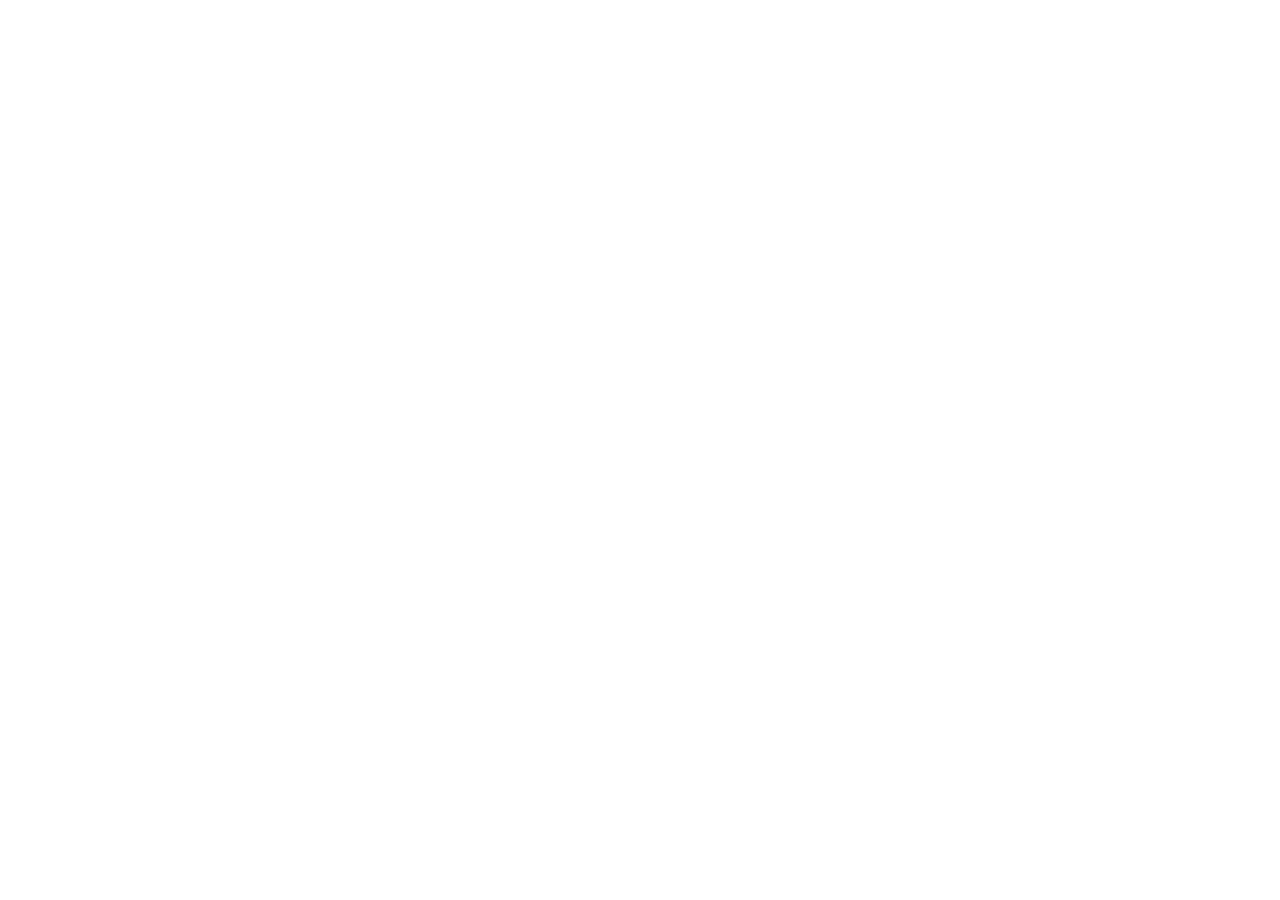
==== index.html @ 4f909197 "Initial portfolio setup" ====
<!DOCTYPE html>
<html lang="en">
<head>
    <meta charset="UTF-8">
    <meta name="viewport" content="width=device-width, initial-scale=1.0">
    <title>My Portfolio</title>
</head>
<body>
    
</body>
</html>
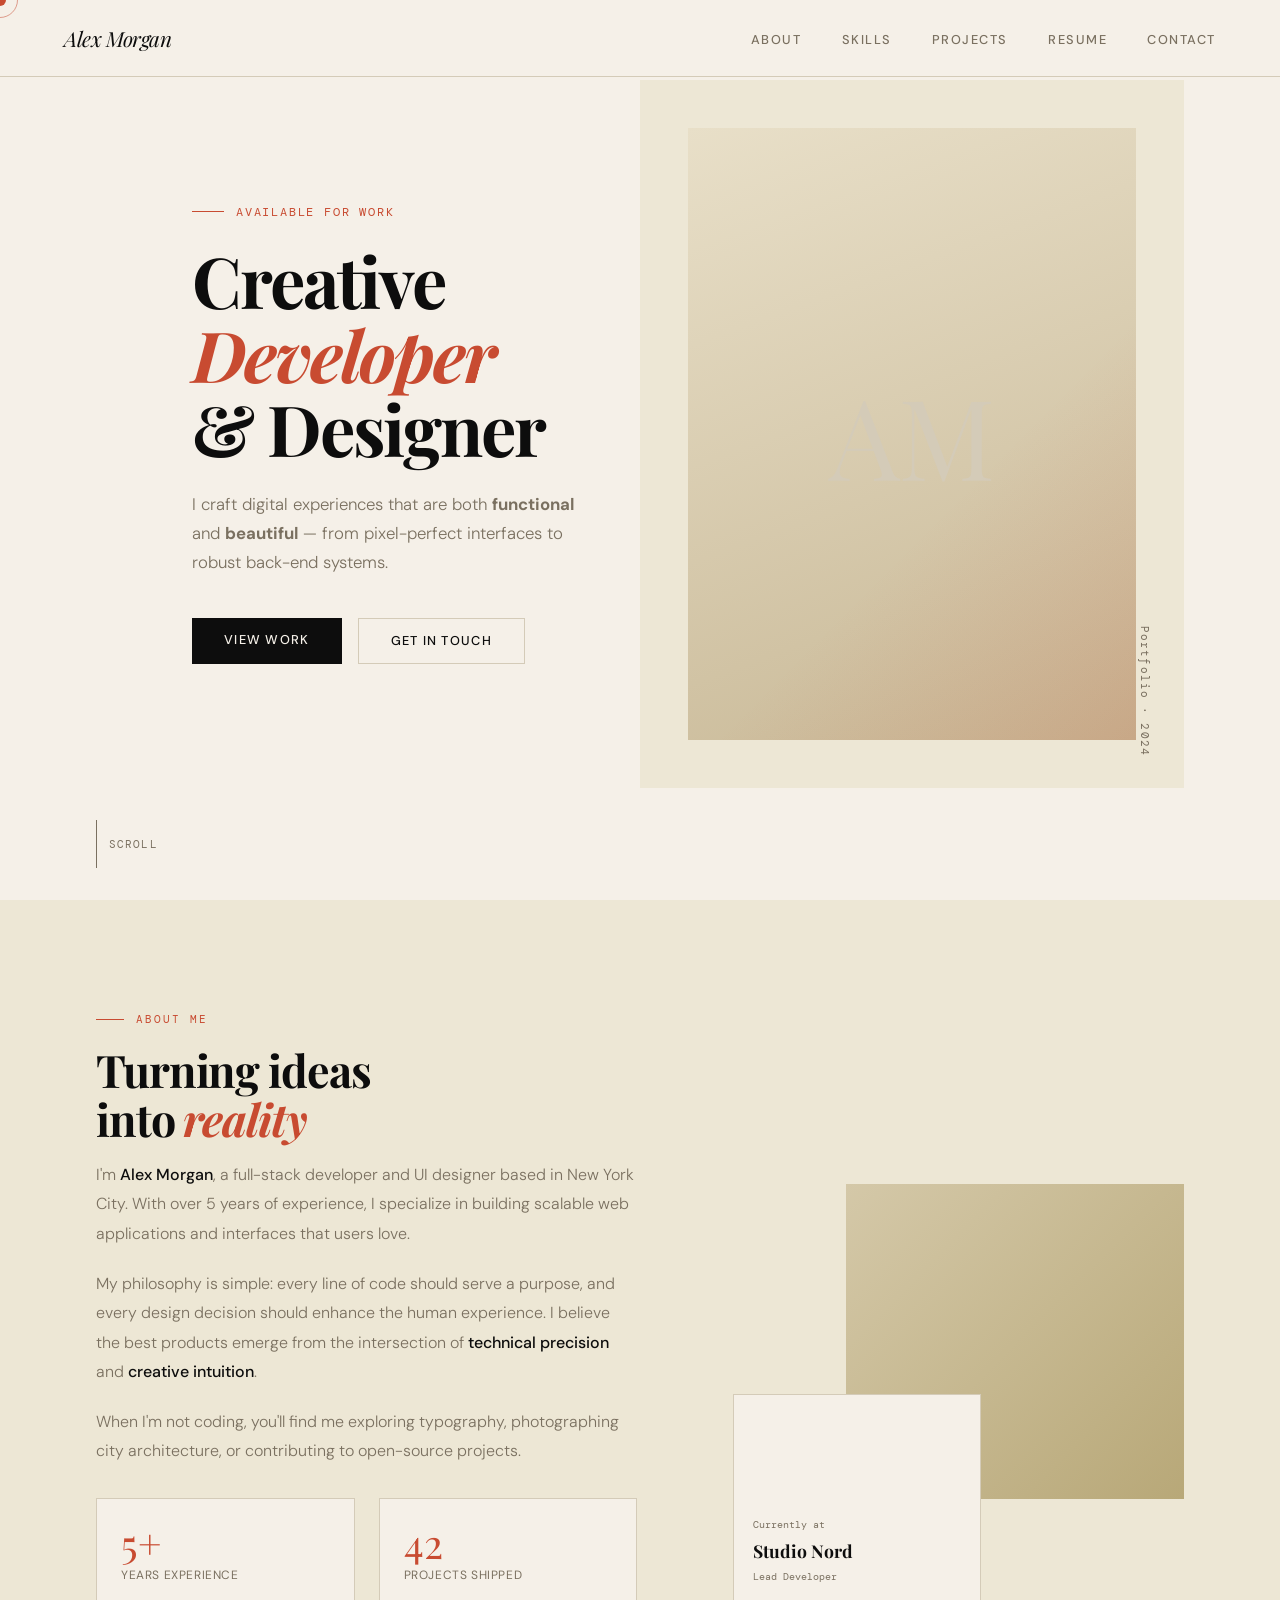
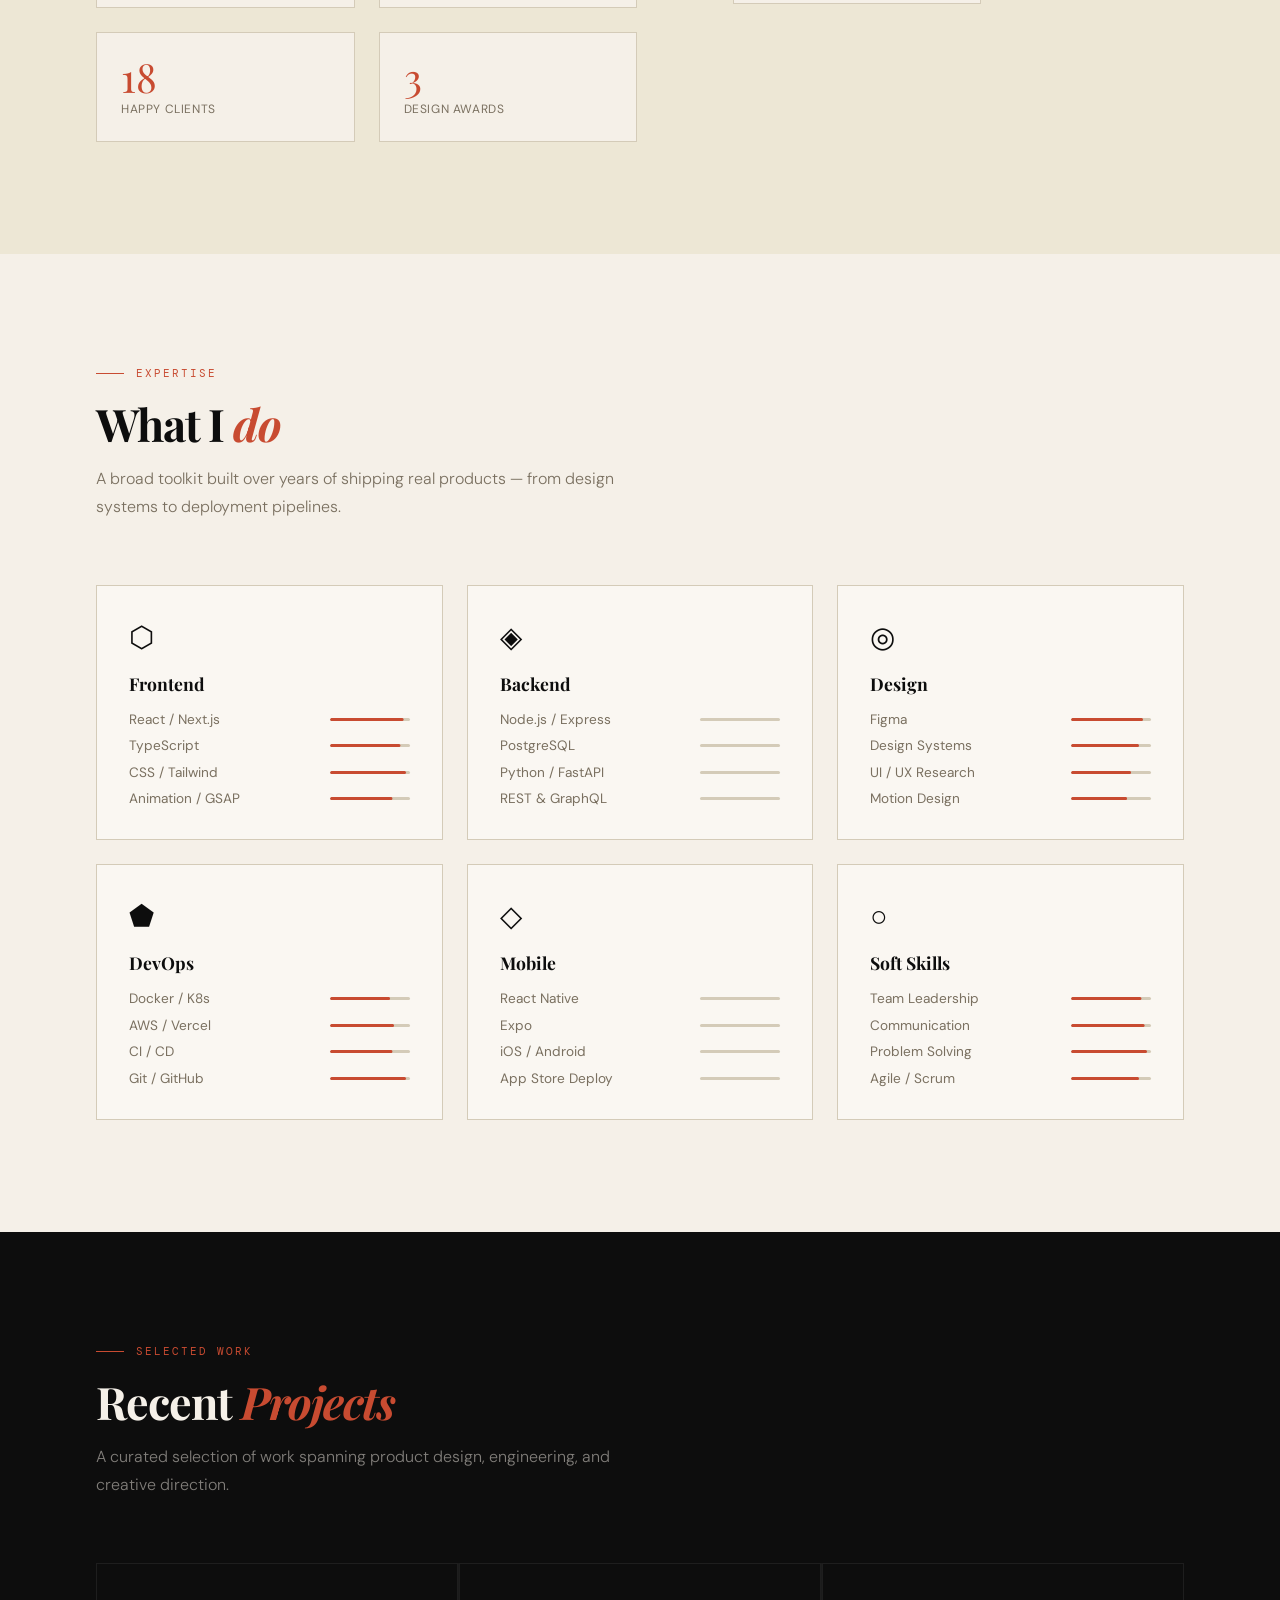
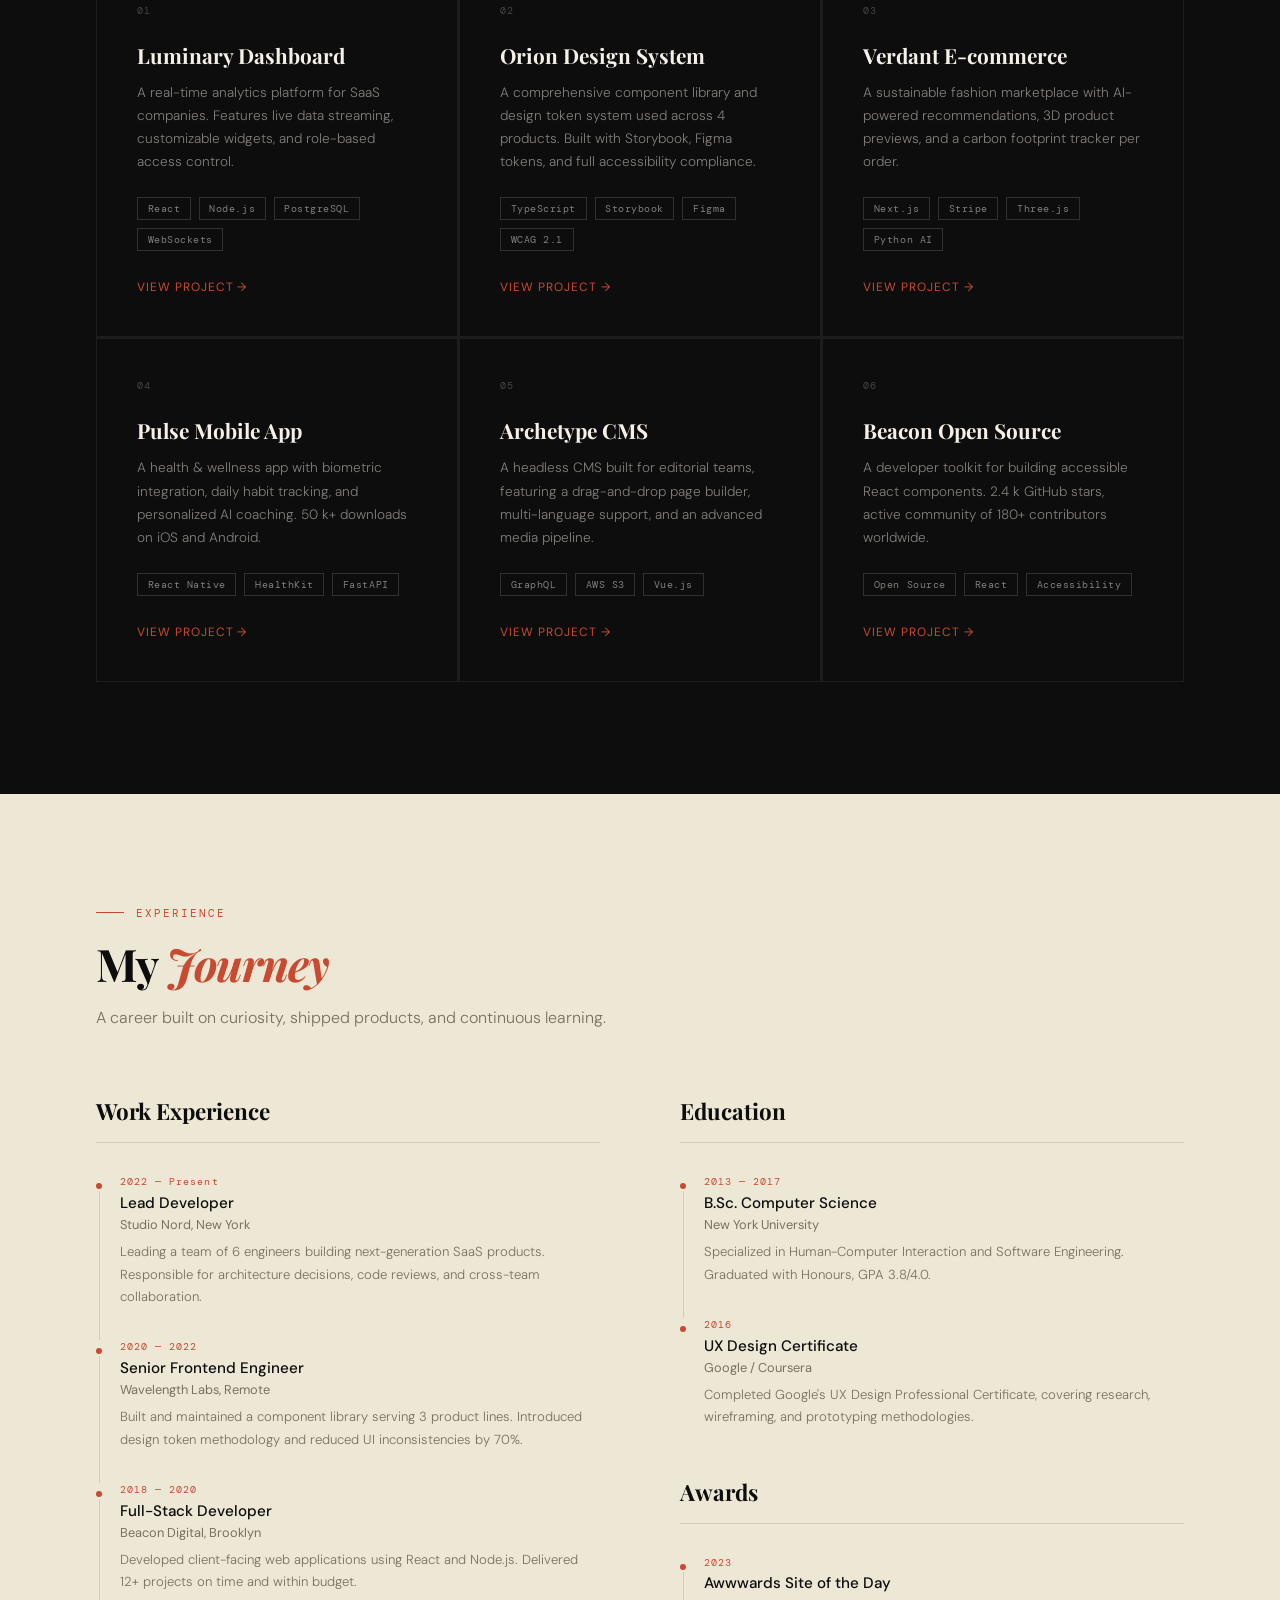
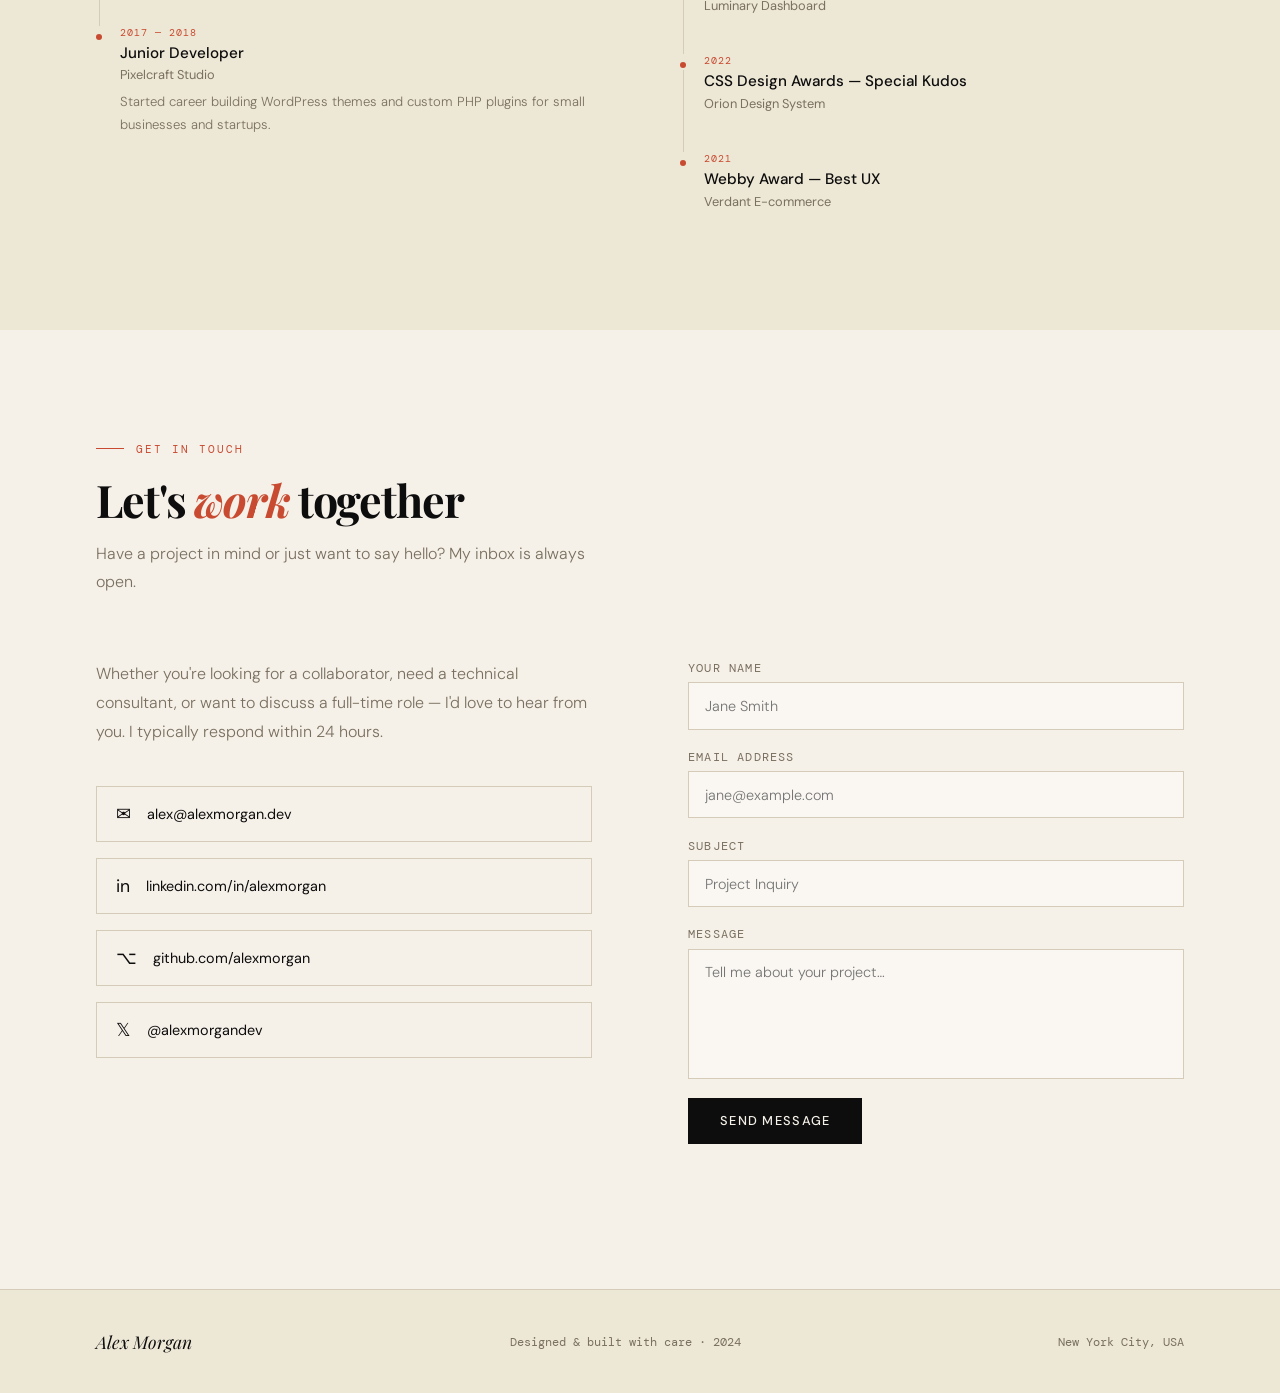
==== commit 16492192: "updated" ====
--- a/index.html
+++ b/index.html
@@ -1,11 +1,480 @@
 <!DOCTYPE html>
 <html lang="en">
 <head>
-    <meta charset="UTF-8">
-    <meta name="viewport" content="width=device-width, initial-scale=1.0">
-    <title>My Portfolio</title>
+  <meta charset="UTF-8" />
+  <meta name="viewport" content="width=device-width, initial-scale=1.0" />
+  <title>Alex Morgan — Developer & Designer</title>
+  <link rel="preconnect" href="https://fonts.googleapis.com" />
+  <link href="https://fonts.googleapis.com/css2?family=Playfair+Display:ital,wght@0,400;0,700;1,400&family=DM+Mono:wght@300;400;500&family=DM+Sans:wght@300;400;500&display=swap" rel="stylesheet" />
+  <link rel="stylesheet" href="style.css" />
 </head>
 <body>
-    
+
+  <!-- Custom Cursor -->
+  <div class="cursor" id="cursor"></div>
+  <div class="cursor-ring" id="cursorRing"></div>
+
+  <!-- ── NAVIGATION ── -->
+  <nav id="navbar">
+    <a href="#hero" class="nav-logo">Alex Morgan</a>
+    <ul class="nav-links">
+      <li><a href="#about">About</a></li>
+      <li><a href="#skills">Skills</a></li>
+      <li><a href="#projects">Projects</a></li>
+      <li><a href="#resume">Resume</a></li>
+      <li><a href="#contact">Contact</a></li>
+    </ul>
+    <button class="hamburger" id="hamburger" aria-label="Toggle menu">
+      <span></span><span></span><span></span>
+    </button>
+  </nav>
+
+  <!-- Mobile Menu -->
+  <div class="mobile-menu" id="mobileMenu">
+    <a href="#about"    onclick="closeMobile()">About</a>
+    <a href="#skills"   onclick="closeMobile()">Skills</a>
+    <a href="#projects" onclick="closeMobile()">Projects</a>
+    <a href="#resume"   onclick="closeMobile()">Resume</a>
+    <a href="#contact"  onclick="closeMobile()">Contact</a>
+  </div>
+
+  <!-- ── HERO ── -->
+  <section id="hero">
+    <div class="hero-left">
+      <div class="hero-tag">Available for work</div>
+      <h1>Creative<br><em>Developer</em><br>&amp; Designer</h1>
+      <p class="hero-desc">
+        I craft digital experiences that are both <strong>functional</strong> and
+        <strong>beautiful</strong> — from pixel-perfect interfaces to robust back-end systems.
+      </p>
+      <div class="hero-cta">
+        <a href="#projects" class="btn-primary">View Work</a>
+        <a href="#contact"  class="btn-outline">Get in Touch</a>
+      </div>
+    </div>
+
+    <div class="hero-right">
+      <div class="hero-photo-frame">
+        <div class="avatar-placeholder">AM</div>
+      </div>
+      <div class="hero-decoration">Portfolio · 2024</div>
+    </div>
+
+    <div class="scroll-hint">
+      <div class="scroll-line"></div>
+      Scroll
+    </div>
+  </section>
+
+  <!-- ── ABOUT ── -->
+  <section id="about">
+    <div class="section-label">About Me</div>
+    <div class="about-grid">
+
+      <div class="about-text">
+        <h2>Turning ideas<br>into <em>reality</em></h2>
+        <p>
+          I'm <strong>Alex Morgan</strong>, a full-stack developer and UI designer based in New
+          York City. With over 5 years of experience, I specialize in building scalable web
+          applications and interfaces that users love.
+        </p>
+        <p>
+          My philosophy is simple: every line of code should serve a purpose, and every design
+          decision should enhance the human experience. I believe the best products emerge from
+          the intersection of <strong>technical precision</strong> and
+          <strong>creative intuition</strong>.
+        </p>
+        <p>
+          When I'm not coding, you'll find me exploring typography, photographing city
+          architecture, or contributing to open-source projects.
+        </p>
+        <div class="about-stats">
+          <div class="stat-box">
+            <div class="stat-num">5+</div>
+            <div class="stat-label">Years Experience</div>
+          </div>
+          <div class="stat-box">
+            <div class="stat-num">42</div>
+            <div class="stat-label">Projects Shipped</div>
+          </div>
+          <div class="stat-box">
+            <div class="stat-num">18</div>
+            <div class="stat-label">Happy Clients</div>
+          </div>
+          <div class="stat-box">
+            <div class="stat-num">3</div>
+            <div class="stat-label">Design Awards</div>
+          </div>
+        </div>
+      </div>
+
+      <div class="about-image-stack">
+        <div class="img-card img-card-1"></div>
+        <div class="img-card img-card-2">
+          <span>Currently at</span>
+          <strong>Studio Nord</strong>
+          <span>Lead Developer</span>
+        </div>
+      </div>
+
+    </div>
+  </section>
+
+  <!-- ── SKILLS ── -->
+  <section id="skills">
+    <div class="section-label">Expertise</div>
+    <h2>What I <em>do</em></h2>
+    <p class="section-intro">
+      A broad toolkit built over years of shipping real products — from design systems to
+      deployment pipelines.
+    </p>
+
+    <div class="skills-grid">
+
+      <!-- Frontend -->
+      <div class="skill-category reveal">
+        <div class="skill-icon">⬡</div>
+        <div class="skill-cat-name">Frontend</div>
+        <ul class="skill-list">
+          <li>React / Next.js   <div class="skill-bar"><div class="skill-fill" data-width="0.92"></div></div></li>
+          <li>TypeScript        <div class="skill-bar"><div class="skill-fill" data-width="0.88"></div></div></li>
+          <li>CSS / Tailwind    <div class="skill-bar"><div class="skill-fill" data-width="0.95"></div></div></li>
+          <li>Animation / GSAP  <div class="skill-bar"><div class="skill-fill" data-width="0.78"></div></div></li>
+        </ul>
+      </div>
+
+      <!-- Backend -->
+      <div class="skill-category reveal reveal-delay-1">
+        <div class="skill-icon">◈</div>
+        <div class="skill-cat-name">Backend</div>
+        <ul class="skill-list">
+          <li>Node.js / Express <div class="skill-bar"><div class="skill-fill" data-width="0.85"></div></div></li>
+          <li>PostgreSQL        <div class="skill-bar"><div class="skill-fill" data-width="0.80"></div></div></li>
+          <li>Python / FastAPI  <div class="skill-bar"><div class="skill-fill" data-width="0.72"></div></div></li>
+          <li>REST &amp; GraphQL<div class="skill-bar"><div class="skill-fill" data-width="0.83"></div></div></li>
+        </ul>
+      </div>
+
+      <!-- Design -->
+      <div class="skill-category reveal reveal-delay-2">
+        <div class="skill-icon">◎</div>
+        <div class="skill-cat-name">Design</div>
+        <ul class="skill-list">
+          <li>Figma          <div class="skill-bar"><div class="skill-fill" data-width="0.90"></div></div></li>
+          <li>Design Systems <div class="skill-bar"><div class="skill-fill" data-width="0.85"></div></div></li>
+          <li>UI / UX Research<div class="skill-bar"><div class="skill-fill" data-width="0.75"></div></div></li>
+          <li>Motion Design  <div class="skill-bar"><div class="skill-fill" data-width="0.70"></div></div></li>
+        </ul>
+      </div>
+
+      <!-- DevOps -->
+      <div class="skill-category reveal reveal-delay-1">
+        <div class="skill-icon">⬟</div>
+        <div class="skill-cat-name">DevOps</div>
+        <ul class="skill-list">
+          <li>Docker / K8s   <div class="skill-bar"><div class="skill-fill" data-width="0.75"></div></div></li>
+          <li>AWS / Vercel   <div class="skill-bar"><div class="skill-fill" data-width="0.80"></div></div></li>
+          <li>CI / CD        <div class="skill-bar"><div class="skill-fill" data-width="0.78"></div></div></li>
+          <li>Git / GitHub   <div class="skill-bar"><div class="skill-fill" data-width="0.95"></div></div></li>
+        </ul>
+      </div>
+
+      <!-- Mobile -->
+      <div class="skill-category reveal reveal-delay-2">
+        <div class="skill-icon">◇</div>
+        <div class="skill-cat-name">Mobile</div>
+        <ul class="skill-list">
+          <li>React Native   <div class="skill-bar"><div class="skill-fill" data-width="0.70"></div></div></li>
+          <li>Expo           <div class="skill-bar"><div class="skill-fill" data-width="0.68"></div></div></li>
+          <li>iOS / Android  <div class="skill-bar"><div class="skill-fill" data-width="0.60"></div></div></li>
+          <li>App Store Deploy<div class="skill-bar"><div class="skill-fill" data-width="0.65"></div></div></li>
+        </ul>
+      </div>
+
+      <!-- Soft Skills -->
+      <div class="skill-category reveal reveal-delay-3">
+        <div class="skill-icon">○</div>
+        <div class="skill-cat-name">Soft Skills</div>
+        <ul class="skill-list">
+          <li>Team Leadership <div class="skill-bar"><div class="skill-fill" data-width="0.88"></div></div></li>
+          <li>Communication  <div class="skill-bar"><div class="skill-fill" data-width="0.92"></div></div></li>
+          <li>Problem Solving <div class="skill-bar"><div class="skill-fill" data-width="0.95"></div></div></li>
+          <li>Agile / Scrum  <div class="skill-bar"><div class="skill-fill" data-width="0.85"></div></div></li>
+        </ul>
+      </div>
+
+    </div>
+  </section>
+
+  <!-- ── PROJECTS ── -->
+  <section id="projects">
+    <div class="section-label">Selected Work</div>
+    <h2>Recent <em>Projects</em></h2>
+    <p class="section-intro">
+      A curated selection of work spanning product design, engineering, and creative direction.
+    </p>
+
+    <div class="projects-grid">
+
+      <div class="project-card reveal">
+        <div class="project-num">01</div>
+        <div class="project-title">Luminary Dashboard</div>
+        <p class="project-desc">
+          A real-time analytics platform for SaaS companies. Features live data streaming,
+          customizable widgets, and role-based access control.
+        </p>
+        <div class="project-tags">
+          <span class="tag">React</span>
+          <span class="tag">Node.js</span>
+          <span class="tag">PostgreSQL</span>
+          <span class="tag">WebSockets</span>
+        </div>
+        <a href="#" class="project-link">View Project →</a>
+      </div>
+
+      <div class="project-card reveal reveal-delay-1">
+        <div class="project-num">02</div>
+        <div class="project-title">Orion Design System</div>
+        <p class="project-desc">
+          A comprehensive component library and design token system used across 4 products.
+          Built with Storybook, Figma tokens, and full accessibility compliance.
+        </p>
+        <div class="project-tags">
+          <span class="tag">TypeScript</span>
+          <span class="tag">Storybook</span>
+          <span class="tag">Figma</span>
+          <span class="tag">WCAG 2.1</span>
+        </div>
+        <a href="#" class="project-link">View Project →</a>
+      </div>
+
+      <div class="project-card reveal reveal-delay-2">
+        <div class="project-num">03</div>
+        <div class="project-title">Verdant E-commerce</div>
+        <p class="project-desc">
+          A sustainable fashion marketplace with AI-powered recommendations, 3D product
+          previews, and a carbon footprint tracker per order.
+        </p>
+        <div class="project-tags">
+          <span class="tag">Next.js</span>
+          <span class="tag">Stripe</span>
+          <span class="tag">Three.js</span>
+          <span class="tag">Python AI</span>
+        </div>
+        <a href="#" class="project-link">View Project →</a>
+      </div>
+
+      <div class="project-card reveal">
+        <div class="project-num">04</div>
+        <div class="project-title">Pulse Mobile App</div>
+        <p class="project-desc">
+          A health &amp; wellness app with biometric integration, daily habit tracking, and
+          personalized AI coaching. 50 k+ downloads on iOS and Android.
+        </p>
+        <div class="project-tags">
+          <span class="tag">React Native</span>
+          <span class="tag">HealthKit</span>
+          <span class="tag">FastAPI</span>
+        </div>
+        <a href="#" class="project-link">View Project →</a>
+      </div>
+
+      <div class="project-card reveal reveal-delay-1">
+        <div class="project-num">05</div>
+        <div class="project-title">Archetype CMS</div>
+        <p class="project-desc">
+          A headless CMS built for editorial teams, featuring a drag-and-drop page builder,
+          multi-language support, and an advanced media pipeline.
+        </p>
+        <div class="project-tags">
+          <span class="tag">GraphQL</span>
+          <span class="tag">AWS S3</span>
+          <span class="tag">Vue.js</span>
+        </div>
+        <a href="#" class="project-link">View Project →</a>
+      </div>
+
+      <div class="project-card reveal reveal-delay-2">
+        <div class="project-num">06</div>
+        <div class="project-title">Beacon Open Source</div>
+        <p class="project-desc">
+          A developer toolkit for building accessible React components. 2.4 k GitHub stars,
+          active community of 180+ contributors worldwide.
+        </p>
+        <div class="project-tags">
+          <span class="tag">Open Source</span>
+          <span class="tag">React</span>
+          <span class="tag">Accessibility</span>
+        </div>
+        <a href="#" class="project-link">View Project →</a>
+      </div>
+
+    </div>
+  </section>
+
+  <!-- ── RESUME ── -->
+  <section id="resume">
+    <div class="section-label">Experience</div>
+    <h2>My <em>Journey</em></h2>
+    <p class="section-intro">
+      A career built on curiosity, shipped products, and continuous learning.
+    </p>
+
+    <div class="resume-grid">
+
+      <!-- Work Experience -->
+      <div class="resume-col">
+        <h3>Work Experience</h3>
+        <div class="timeline">
+          <div class="timeline-item reveal">
+            <div class="t-date">2022 — Present</div>
+            <div class="t-title">Lead Developer</div>
+            <div class="t-org">Studio Nord, New York</div>
+            <p class="t-desc">
+              Leading a team of 6 engineers building next-generation SaaS products. Responsible
+              for architecture decisions, code reviews, and cross-team collaboration.
+            </p>
+          </div>
+          <div class="timeline-item reveal reveal-delay-1">
+            <div class="t-date">2020 — 2022</div>
+            <div class="t-title">Senior Frontend Engineer</div>
+            <div class="t-org">Wavelength Labs, Remote</div>
+            <p class="t-desc">
+              Built and maintained a component library serving 3 product lines. Introduced
+              design token methodology and reduced UI inconsistencies by 70%.
+            </p>
+          </div>
+          <div class="timeline-item reveal reveal-delay-2">
+            <div class="t-date">2018 — 2020</div>
+            <div class="t-title">Full-Stack Developer</div>
+            <div class="t-org">Beacon Digital, Brooklyn</div>
+            <p class="t-desc">
+              Developed client-facing web applications using React and Node.js. Delivered 12+
+              projects on time and within budget.
+            </p>
+          </div>
+          <div class="timeline-item reveal reveal-delay-3">
+            <div class="t-date">2017 — 2018</div>
+            <div class="t-title">Junior Developer</div>
+            <div class="t-org">Pixelcraft Studio</div>
+            <p class="t-desc">
+              Started career building WordPress themes and custom PHP plugins for small
+              businesses and startups.
+            </p>
+          </div>
+        </div>
+      </div>
+
+      <!-- Education & Awards -->
+      <div class="resume-col">
+        <h3>Education</h3>
+        <div class="timeline">
+          <div class="timeline-item reveal">
+            <div class="t-date">2013 — 2017</div>
+            <div class="t-title">B.Sc. Computer Science</div>
+            <div class="t-org">New York University</div>
+            <p class="t-desc">
+              Specialized in Human-Computer Interaction and Software Engineering. Graduated
+              with Honours, GPA 3.8/4.0.
+            </p>
+          </div>
+          <div class="timeline-item reveal reveal-delay-1">
+            <div class="t-date">2016</div>
+            <div class="t-title">UX Design Certificate</div>
+            <div class="t-org">Google / Coursera</div>
+            <p class="t-desc">
+              Completed Google's UX Design Professional Certificate, covering research,
+              wireframing, and prototyping methodologies.
+            </p>
+          </div>
+        </div>
+
+        <h3 style="margin-top: 3rem;">Awards</h3>
+        <div class="timeline">
+          <div class="timeline-item reveal">
+            <div class="t-date">2023</div>
+            <div class="t-title">Awwwards Site of the Day</div>
+            <div class="t-org">Luminary Dashboard</div>
+          </div>
+          <div class="timeline-item reveal reveal-delay-1">
+            <div class="t-date">2022</div>
+            <div class="t-title">CSS Design Awards — Special Kudos</div>
+            <div class="t-org">Orion Design System</div>
+          </div>
+          <div class="timeline-item reveal reveal-delay-2">
+            <div class="t-date">2021</div>
+            <div class="t-title">Webby Award — Best UX</div>
+            <div class="t-org">Verdant E-commerce</div>
+          </div>
+        </div>
+      </div>
+
+    </div>
+  </section>
+
+  <!-- ── CONTACT ── -->
+  <section id="contact">
+    <div class="section-label">Get in Touch</div>
+    <h2>Let's <em>work</em> together</h2>
+    <p class="section-intro">
+      Have a project in mind or just want to say hello? My inbox is always open.
+    </p>
+
+    <div class="contact-layout">
+
+      <div class="contact-info">
+        <p>
+          Whether you're looking for a collaborator, need a technical consultant, or want to
+          discuss a full-time role — I'd love to hear from you. I typically respond within 24
+          hours.
+        </p>
+        <div class="contact-links">
+          <a href="mailto:alex@alexmorgan.dev" class="contact-link">
+            <span class="contact-link-icon">✉</span> alex@alexmorgan.dev
+          </a>
+          <a href="https://linkedin.com" target="_blank" class="contact-link">
+            <span class="contact-link-icon">in</span> linkedin.com/in/alexmorgan
+          </a>
+          <a href="https://github.com" target="_blank" class="contact-link">
+            <span class="contact-link-icon">⌥</span> github.com/alexmorgan
+          </a>
+          <a href="https://twitter.com" target="_blank" class="contact-link">
+            <span class="contact-link-icon">𝕏</span> @alexmorgandev
+          </a>
+        </div>
+      </div>
+
+      <form class="contact-form" id="contactForm" novalidate>
+        <div class="form-group">
+          <label for="name">Your Name</label>
+          <input type="text" id="name" name="name" placeholder="Jane Smith" required />
+        </div>
+        <div class="form-group">
+          <label for="email">Email Address</label>
+          <input type="email" id="email" name="email" placeholder="jane@example.com" required />
+        </div>
+        <div class="form-group">
+          <label for="subject">Subject</label>
+          <input type="text" id="subject" name="subject" placeholder="Project Inquiry" />
+        </div>
+        <div class="form-group">
+          <label for="message">Message</label>
+          <textarea id="message" name="message" placeholder="Tell me about your project…" required></textarea>
+        </div>
+        <button type="submit" class="form-submit">Send Message</button>
+        <p class="form-note" id="formNote"></p>
+      </form>
+
+    </div>
+  </section>
+
+  <!-- ── FOOTER ── -->
+  <footer>
+    <span class="footer-logo">Alex Morgan</span>
+    <span>Designed &amp; built with care · 2024</span>
+    <span>New York City, USA</span>
+  </footer>
+
+  <script src="script.js"></script>
 </body>
-</html>+</html>
--- a/style.css
+++ b/style.css
@@ -0,0 +1,923 @@
+/* ============================================================
+   STYLE.CSS — Alex Morgan Portfolio
+   ============================================================ */
+
+/* ── Reset & Root ── */
+*, *::before, *::after {
+  box-sizing: border-box;
+  margin: 0;
+  padding: 0;
+}
+
+:root {
+  --ink:    #0d0d0d;
+  --paper:  #f5f0e8;
+  --cream:  #ede7d5;
+  --accent: #c84b31;
+  --gold:   #b8860b;
+  --muted:  #7a7060;
+  --border: #d4cbb8;
+  --card:   #faf7f2;
+  --shadow: rgba(13, 13, 13, 0.08);
+}
+
+html {
+  scroll-behavior: smooth;
+}
+
+body {
+  font-family: 'DM Sans', sans-serif;
+  background: var(--paper);
+  color: var(--ink);
+  overflow-x: hidden;
+  cursor: none;
+}
+
+/* ── Custom Cursor ── */
+.cursor {
+  position: fixed;
+  top: 0; left: 0;
+  z-index: 9999;
+  width: 12px; height: 12px;
+  background: var(--accent);
+  border-radius: 50%;
+  pointer-events: none;
+  transition: transform 0.15s ease, opacity 0.15s ease;
+  transform: translate(-50%, -50%);
+}
+
+.cursor-ring {
+  position: fixed;
+  top: 0; left: 0;
+  z-index: 9998;
+  width: 36px; height: 36px;
+  border: 1.5px solid var(--accent);
+  border-radius: 50%;
+  pointer-events: none;
+  transition: transform 0.35s ease, width 0.3s, height 0.3s, opacity 0.3s;
+  transform: translate(-50%, -50%);
+  opacity: 0.5;
+}
+
+body:has(a:hover) .cursor-ring,
+body:has(button:hover) .cursor-ring {
+  width: 56px;
+  height: 56px;
+  opacity: 0.3;
+}
+
+/* ============================================================
+   NAVIGATION
+   ============================================================ */
+nav {
+  position: fixed;
+  top: 0; left: 0; right: 0;
+  z-index: 100;
+  display: flex;
+  align-items: center;
+  justify-content: space-between;
+  padding: 1.5rem 4rem;
+  background: rgba(245, 240, 232, 0.85);
+  backdrop-filter: blur(12px);
+  border-bottom: 1px solid var(--border);
+  transition: padding 0.3s;
+}
+
+nav.scrolled {
+  padding: 1rem 4rem;
+}
+
+.nav-logo {
+  font-family: 'Playfair Display', serif;
+  font-size: 1.3rem;
+  font-style: italic;
+  color: var(--ink);
+  text-decoration: none;
+  letter-spacing: -0.02em;
+}
+
+.nav-links {
+  display: flex;
+  gap: 2.5rem;
+  list-style: none;
+}
+
+.nav-links a {
+  font-size: 0.8rem;
+  letter-spacing: 0.12em;
+  text-transform: uppercase;
+  text-decoration: none;
+  color: var(--muted);
+  font-weight: 500;
+  transition: color 0.2s;
+  position: relative;
+}
+
+.nav-links a::after {
+  content: '';
+  position: absolute;
+  bottom: -4px; left: 0; right: 0;
+  height: 1px;
+  background: var(--accent);
+  transform: scaleX(0);
+  transform-origin: left;
+  transition: transform 0.3s ease;
+}
+
+.nav-links a:hover          { color: var(--ink); }
+.nav-links a:hover::after   { transform: scaleX(1); }
+
+/* Hamburger */
+.hamburger {
+  display: none;
+  flex-direction: column;
+  gap: 5px;
+  cursor: none;
+  background: none;
+  border: none;
+  padding: 4px;
+}
+
+.hamburger span {
+  display: block;
+  width: 24px; height: 1.5px;
+  background: var(--ink);
+  transition: all 0.3s;
+}
+
+.hamburger.open span:nth-child(1) { transform: translateY(6.5px) rotate(45deg); }
+.hamburger.open span:nth-child(2) { opacity: 0; }
+.hamburger.open span:nth-child(3) { transform: translateY(-6.5px) rotate(-45deg); }
+
+/* Mobile full-screen menu */
+.mobile-menu {
+  display: none;
+  position: fixed;
+  inset: 0;
+  z-index: 99;
+  background: var(--paper);
+  flex-direction: column;
+  align-items: center;
+  justify-content: center;
+  gap: 2.5rem;
+}
+
+.mobile-menu.open { display: flex; }
+
+.mobile-menu a {
+  font-family: 'Playfair Display', serif;
+  font-size: 2.2rem;
+  color: var(--ink);
+  text-decoration: none;
+  transition: color 0.2s;
+}
+
+.mobile-menu a:hover { color: var(--accent); }
+
+/* ============================================================
+   SHARED SECTION STYLES
+   ============================================================ */
+section { padding: 7rem 6rem; }
+
+.section-label {
+  font-family: 'DM Mono', monospace;
+  font-size: 0.7rem;
+  letter-spacing: 0.18em;
+  text-transform: uppercase;
+  color: var(--accent);
+  display: flex;
+  align-items: center;
+  gap: 0.75rem;
+  margin-bottom: 1.2rem;
+}
+
+.section-label::before {
+  content: '';
+  width: 28px; height: 1px;
+  background: var(--accent);
+}
+
+h2 {
+  font-family: 'Playfair Display', serif;
+  font-size: clamp(2rem, 3.5vw, 3.2rem);
+  letter-spacing: -0.025em;
+  line-height: 1.1;
+  color: var(--ink);
+  margin-bottom: 1rem;
+}
+
+h2 em { font-style: italic; color: var(--accent); }
+
+.section-intro {
+  font-size: 1rem;
+  color: var(--muted);
+  max-width: 520px;
+  line-height: 1.75;
+  font-weight: 300;
+  margin-bottom: 4rem;
+}
+
+/* Buttons */
+.btn-primary {
+  display: inline-block;
+  padding: 0.85rem 2rem;
+  background: var(--ink);
+  color: var(--paper);
+  font-size: 0.8rem;
+  letter-spacing: 0.1em;
+  text-transform: uppercase;
+  text-decoration: none;
+  font-weight: 500;
+  transition: background 0.25s, transform 0.2s;
+}
+
+.btn-primary:hover {
+  background: var(--accent);
+  transform: translateY(-2px);
+}
+
+.btn-outline {
+  display: inline-block;
+  padding: 0.85rem 2rem;
+  border: 1px solid var(--border);
+  color: var(--ink);
+  font-size: 0.8rem;
+  letter-spacing: 0.1em;
+  text-transform: uppercase;
+  text-decoration: none;
+  font-weight: 500;
+  transition: border-color 0.25s, transform 0.2s;
+}
+
+.btn-outline:hover {
+  border-color: var(--ink);
+  transform: translateY(-2px);
+}
+
+/* ============================================================
+   HERO
+   ============================================================ */
+#hero {
+  min-height: 100vh;
+  display: grid;
+  grid-template-columns: 1fr 1fr;
+  padding-top: 80px;
+  position: relative;
+  overflow: hidden;
+}
+
+.hero-left {
+  display: flex;
+  flex-direction: column;
+  justify-content: center;
+  padding: 6rem 4rem 6rem 6rem;
+  position: relative;
+  z-index: 2;
+}
+
+.hero-tag {
+  font-family: 'DM Mono', monospace;
+  font-size: 0.75rem;
+  letter-spacing: 0.15em;
+  color: var(--accent);
+  text-transform: uppercase;
+  margin-bottom: 1.5rem;
+  display: flex;
+  align-items: center;
+  gap: 0.75rem;
+}
+
+.hero-tag::before {
+  content: '';
+  display: block;
+  width: 32px; height: 1px;
+  background: var(--accent);
+}
+
+h1 {
+  font-family: 'Playfair Display', serif;
+  font-size: clamp(3rem, 5.5vw, 5.5rem);
+  line-height: 1.05;
+  letter-spacing: -0.03em;
+  color: var(--ink);
+  margin-bottom: 1.5rem;
+}
+
+h1 em { font-style: italic; color: var(--accent); }
+
+.hero-desc {
+  font-size: 1.05rem;
+  line-height: 1.75;
+  color: var(--muted);
+  max-width: 420px;
+  margin-bottom: 2.5rem;
+  font-weight: 300;
+}
+
+.hero-cta {
+  display: flex;
+  gap: 1rem;
+  flex-wrap: wrap;
+}
+
+.hero-right {
+  position: relative;
+  overflow: hidden;
+  background: var(--cream);
+}
+
+.hero-photo-frame {
+  position: absolute;
+  inset: 3rem;
+  background: var(--border);
+  display: flex;
+  align-items: center;
+  justify-content: center;
+  overflow: hidden;
+}
+
+.hero-photo-frame::after {
+  content: '';
+  position: absolute;
+  inset: 0;
+  background: linear-gradient(135deg, transparent 60%, rgba(200, 75, 49, 0.15));
+}
+
+.avatar-placeholder {
+  width: 100%; height: 100%;
+  background: linear-gradient(160deg, #e8dfc8 0%, #c8b896 100%);
+  display: flex;
+  align-items: center;
+  justify-content: center;
+  font-family: 'Playfair Display', serif;
+  font-size: 7rem;
+  color: var(--border);
+  user-select: none;
+}
+
+.hero-decoration {
+  position: absolute;
+  bottom: 2rem; right: 2rem;
+  font-family: 'DM Mono', monospace;
+  font-size: 0.7rem;
+  color: var(--muted);
+  writing-mode: vertical-rl;
+  letter-spacing: 0.1em;
+}
+
+.scroll-hint {
+  position: absolute;
+  bottom: 2rem; left: 6rem;
+  display: flex;
+  align-items: center;
+  gap: 0.75rem;
+  font-family: 'DM Mono', monospace;
+  font-size: 0.7rem;
+  color: var(--muted);
+  letter-spacing: 0.1em;
+  text-transform: uppercase;
+}
+
+.scroll-line {
+  width: 1px; height: 48px;
+  background: var(--muted);
+  animation: scrollAnim 1.6s ease-in-out infinite;
+  transform-origin: top;
+}
+
+@keyframes scrollAnim {
+  0%, 100% { opacity: 1; transform: scaleY(1); }
+  50%       { opacity: 0.3; transform: scaleY(0.5); }
+}
+
+/* ============================================================
+   ABOUT
+   ============================================================ */
+#about { background: var(--cream); }
+
+.about-grid {
+  display: grid;
+  grid-template-columns: 1.2fr 1fr;
+  gap: 6rem;
+  align-items: center;
+}
+
+.about-text p {
+  font-size: 1rem;
+  line-height: 1.85;
+  color: var(--muted);
+  margin-bottom: 1.25rem;
+  font-weight: 300;
+}
+
+.about-text p strong { color: var(--ink); font-weight: 500; }
+
+.about-stats {
+  display: grid;
+  grid-template-columns: 1fr 1fr;
+  gap: 1.5rem;
+  margin-top: 2rem;
+}
+
+.stat-box {
+  padding: 1.5rem;
+  border: 1px solid var(--border);
+  background: var(--paper);
+}
+
+.stat-num {
+  font-family: 'Playfair Display', serif;
+  font-size: 2.5rem;
+  color: var(--accent);
+  line-height: 1;
+  margin-bottom: 0.25rem;
+}
+
+.stat-label {
+  font-size: 0.75rem;
+  color: var(--muted);
+  letter-spacing: 0.05em;
+  text-transform: uppercase;
+}
+
+/* Image stack */
+.about-image-stack {
+  position: relative;
+  height: 420px;
+}
+
+.img-card {
+  position: absolute;
+  display: flex;
+  align-items: center;
+  justify-content: center;
+  overflow: hidden;
+}
+
+.img-card-1 {
+  width: 75%; height: 75%;
+  top: 0; right: 0;
+  background: linear-gradient(135deg, #d4c8a8, #b8a878);
+}
+
+.img-card-2 {
+  width: 55%; height: 50%;
+  bottom: 0; left: 0;
+  background: var(--paper);
+  border: 1px solid var(--border);
+  display: flex;
+  flex-direction: column;
+  gap: 0.5rem;
+  align-items: flex-start;
+  justify-content: flex-end;
+  padding: 1.2rem;
+}
+
+.img-card-2 span {
+  display: block;
+  font-family: 'DM Mono', monospace;
+  font-size: 0.65rem;
+  color: var(--muted);
+}
+
+.img-card-2 strong {
+  font-family: 'Playfair Display', serif;
+  font-size: 1.1rem;
+  color: var(--ink);
+}
+
+/* ============================================================
+   SKILLS
+   ============================================================ */
+#skills { background: var(--paper); }
+
+.skills-grid {
+  display: grid;
+  grid-template-columns: repeat(3, 1fr);
+  gap: 1.5rem;
+}
+
+.skill-category {
+  padding: 2rem;
+  background: var(--card);
+  border: 1px solid var(--border);
+  transition: transform 0.25s, box-shadow 0.25s;
+}
+
+.skill-category:hover {
+  transform: translateY(-4px);
+  box-shadow: 0 12px 40px var(--shadow);
+}
+
+.skill-icon {
+  font-size: 1.8rem;
+  margin-bottom: 1rem;
+}
+
+.skill-cat-name {
+  font-family: 'Playfair Display', serif;
+  font-size: 1.1rem;
+  color: var(--ink);
+  margin-bottom: 1rem;
+  font-weight: 700;
+}
+
+.skill-list {
+  list-style: none;
+  display: flex;
+  flex-direction: column;
+  gap: 0.6rem;
+}
+
+.skill-list li {
+  display: flex;
+  align-items: center;
+  justify-content: space-between;
+  font-size: 0.85rem;
+  color: var(--muted);
+}
+
+.skill-bar {
+  width: 80px; height: 3px;
+  background: var(--border);
+  border-radius: 2px;
+  overflow: hidden;
+  flex-shrink: 0;
+}
+
+.skill-fill {
+  height: 100%;
+  background: var(--accent);
+  border-radius: 2px;
+  transform: scaleX(0);
+  transform-origin: left;
+  transition: transform 1s cubic-bezier(0.4, 0, 0.2, 1);
+}
+
+.skill-fill.animated { transform: scaleX(1); }
+
+/* ============================================================
+   PROJECTS
+   ============================================================ */
+#projects { background: var(--ink); }
+
+#projects .section-label       { color: var(--accent); }
+#projects .section-label::before { background: var(--accent); }
+#projects h2                   { color: var(--paper); }
+#projects .section-intro       { color: rgba(245, 240, 232, 0.5); }
+
+.projects-grid {
+  display: grid;
+  grid-template-columns: repeat(3, 1fr);
+  gap: 1.5px;
+  background: rgba(255, 255, 255, 0.06);
+}
+
+.project-card {
+  background: var(--ink);
+  padding: 2.5rem;
+  border: 1px solid rgba(255, 255, 255, 0.07);
+  transition: background 0.3s;
+  position: relative;
+  overflow: hidden;
+  cursor: none;
+}
+
+.project-card::before {
+  content: '';
+  position: absolute;
+  top: 0; left: 0; right: 0;
+  height: 2px;
+  background: var(--accent);
+  transform: scaleX(0);
+  transform-origin: left;
+  transition: transform 0.4s ease;
+}
+
+.project-card:hover::before  { transform: scaleX(1); }
+.project-card:hover          { background: rgba(255, 255, 255, 0.04); }
+
+.project-num {
+  font-family: 'DM Mono', monospace;
+  font-size: 0.65rem;
+  color: rgba(245, 240, 232, 0.25);
+  letter-spacing: 0.1em;
+  margin-bottom: 1.5rem;
+}
+
+.project-title {
+  font-family: 'Playfair Display', serif;
+  font-size: 1.3rem;
+  color: var(--paper);
+  margin-bottom: 0.75rem;
+  font-weight: 700;
+}
+
+.project-desc {
+  font-size: 0.85rem;
+  color: rgba(245, 240, 232, 0.5);
+  line-height: 1.7;
+  margin-bottom: 1.5rem;
+  font-weight: 300;
+}
+
+.project-tags {
+  display: flex;
+  flex-wrap: wrap;
+  gap: 0.5rem;
+  margin-bottom: 1.5rem;
+}
+
+.tag {
+  font-family: 'DM Mono', monospace;
+  font-size: 0.65rem;
+  padding: 0.25rem 0.6rem;
+  border: 1px solid rgba(255, 255, 255, 0.15);
+  color: rgba(245, 240, 232, 0.5);
+  letter-spacing: 0.05em;
+}
+
+.project-link {
+  font-size: 0.75rem;
+  color: var(--accent);
+  text-decoration: none;
+  letter-spacing: 0.08em;
+  text-transform: uppercase;
+  transition: color 0.2s;
+}
+
+.project-link:hover { color: var(--paper); }
+
+/* ============================================================
+   RESUME
+   ============================================================ */
+#resume { background: var(--cream); }
+
+.resume-grid {
+  display: grid;
+  grid-template-columns: 1fr 1fr;
+  gap: 5rem;
+}
+
+.resume-col h3 {
+  font-family: 'Playfair Display', serif;
+  font-size: 1.4rem;
+  color: var(--ink);
+  margin-bottom: 2rem;
+  padding-bottom: 1rem;
+  border-bottom: 1px solid var(--border);
+  font-weight: 700;
+}
+
+.timeline {
+  display: flex;
+  flex-direction: column;
+  gap: 2rem;
+}
+
+.timeline-item {
+  position: relative;
+  padding-left: 1.5rem;
+}
+
+.timeline-item::before {
+  content: '';
+  position: absolute;
+  left: 0; top: 8px;
+  width: 6px; height: 6px;
+  border-radius: 50%;
+  background: var(--accent);
+}
+
+.timeline-item::after {
+  content: '';
+  position: absolute;
+  left: 2.5px; top: 16px; bottom: -2rem;
+  width: 1px;
+  background: var(--border);
+}
+
+.timeline-item:last-child::after { display: none; }
+
+.t-date {
+  font-family: 'DM Mono', monospace;
+  font-size: 0.65rem;
+  color: var(--accent);
+  letter-spacing: 0.1em;
+  margin-bottom: 0.3rem;
+}
+
+.t-title {
+  font-size: 0.95rem;
+  font-weight: 500;
+  color: var(--ink);
+  margin-bottom: 0.2rem;
+}
+
+.t-org {
+  font-size: 0.8rem;
+  color: var(--muted);
+  margin-bottom: 0.5rem;
+}
+
+.t-desc {
+  font-size: 0.82rem;
+  color: var(--muted);
+  line-height: 1.7;
+  font-weight: 300;
+}
+
+/* ============================================================
+   CONTACT
+   ============================================================ */
+#contact { background: var(--paper); }
+
+.contact-layout {
+  display: grid;
+  grid-template-columns: 1fr 1fr;
+  gap: 6rem;
+  align-items: start;
+}
+
+.contact-info p {
+  font-size: 1rem;
+  color: var(--muted);
+  line-height: 1.8;
+  margin-bottom: 2.5rem;
+  font-weight: 300;
+}
+
+.contact-links {
+  display: flex;
+  flex-direction: column;
+  gap: 1rem;
+}
+
+.contact-link {
+  display: flex;
+  align-items: center;
+  gap: 1rem;
+  text-decoration: none;
+  color: var(--ink);
+  font-size: 0.9rem;
+  padding: 1rem 1.2rem;
+  border: 1px solid var(--border);
+  transition: border-color 0.2s, background 0.2s;
+}
+
+.contact-link:hover {
+  border-color: var(--accent);
+  background: var(--cream);
+}
+
+.contact-link-icon { font-size: 1.1rem; }
+
+/* Form */
+.contact-form {
+  display: flex;
+  flex-direction: column;
+  gap: 1.2rem;
+}
+
+.form-group {
+  display: flex;
+  flex-direction: column;
+  gap: 0.4rem;
+}
+
+label {
+  font-size: 0.75rem;
+  letter-spacing: 0.1em;
+  text-transform: uppercase;
+  color: var(--muted);
+  font-family: 'DM Mono', monospace;
+}
+
+input,
+textarea {
+  background: var(--card);
+  border: 1px solid var(--border);
+  padding: 0.85rem 1rem;
+  font-size: 0.9rem;
+  color: var(--ink);
+  font-family: 'DM Sans', sans-serif;
+  font-weight: 300;
+  outline: none;
+  transition: border-color 0.2s;
+  resize: none;
+}
+
+input:focus,
+textarea:focus { border-color: var(--ink); }
+
+textarea { min-height: 130px; }
+
+.form-submit {
+  display: inline-block;
+  padding: 0.9rem 2rem;
+  background: var(--ink);
+  color: var(--paper);
+  border: none;
+  font-size: 0.8rem;
+  letter-spacing: 0.1em;
+  text-transform: uppercase;
+  font-weight: 500;
+  cursor: none;
+  transition: background 0.25s;
+  align-self: flex-start;
+  font-family: 'DM Sans', sans-serif;
+}
+
+.form-submit:hover { background: var(--accent); }
+
+.form-note {
+  font-size: 0.75rem;
+  color: var(--muted);
+  font-family: 'DM Mono', monospace;
+  min-height: 1.2em;
+}
+
+.form-note.success { color: #4a8c4a; }
+.form-note.error   { color: var(--accent); }
+
+/* ============================================================
+   FOOTER
+   ============================================================ */
+footer {
+  padding: 2.5rem 6rem;
+  display: flex;
+  align-items: center;
+  justify-content: space-between;
+  border-top: 1px solid var(--border);
+  background: var(--cream);
+  flex-wrap: wrap;
+  gap: 1rem;
+}
+
+footer span {
+  font-size: 0.78rem;
+  color: var(--muted);
+  font-family: 'DM Mono', monospace;
+}
+
+.footer-logo {
+  font-family: 'Playfair Display', serif;
+  font-style: italic;
+  font-size: 1.1rem;
+  color: var(--ink);
+}
+
+/* ============================================================
+   SCROLL REVEAL ANIMATION
+   ============================================================ */
+.reveal {
+  opacity: 0;
+  transform: translateY(28px);
+  transition: opacity 0.7s ease, transform 0.7s ease;
+}
+
+.reveal.visible {
+  opacity: 1;
+  transform: translateY(0);
+}
+
+.reveal-delay-1 { transition-delay: 0.10s; }
+.reveal-delay-2 { transition-delay: 0.20s; }
+.reveal-delay-3 { transition-delay: 0.35s; }
+
+/* ============================================================
+   RESPONSIVE — TABLET  (≤ 1024 px)
+   ============================================================ */
+@media (max-width: 1024px) {
+  nav         { padding: 1.2rem 2rem; }
+  nav.scrolled{ padding: 0.9rem 2rem; }
+  section     { padding: 5rem 2.5rem; }
+
+  #hero                  { grid-template-columns: 1fr; }
+  .hero-left             { padding: 8rem 2.5rem 3rem; }
+  .hero-right            { min-height: 380px; }
+  .scroll-hint           { left: 2.5rem; }
+
+  .about-grid,
+  .contact-layout,
+  .resume-grid           { grid-template-columns: 1fr; gap: 3rem; }
+
+  .skills-grid           { grid-template-columns: 1fr 1fr; }
+  .projects-grid         { grid-template-columns: 1fr; gap: 1px; }
+
+  .nav-links             { display: none; }
+  .hamburger             { display: flex; }
+
+  footer                 { padding: 2rem; }
+}
+
+/* ============================================================
+   RESPONSIVE — MOBILE  (≤ 600 px)
+   ============================================================ */
+@media (max-width: 600px) {
+  section         { padding: 4rem 1.5rem; }
+  h1              { font-size: 2.8rem; }
+  .skills-grid    { grid-template-columns: 1fr; }
+  .about-stats    { grid-template-columns: 1fr 1fr; }
+  footer          { padding: 1.5rem; flex-direction: column; text-align: center; }
+}
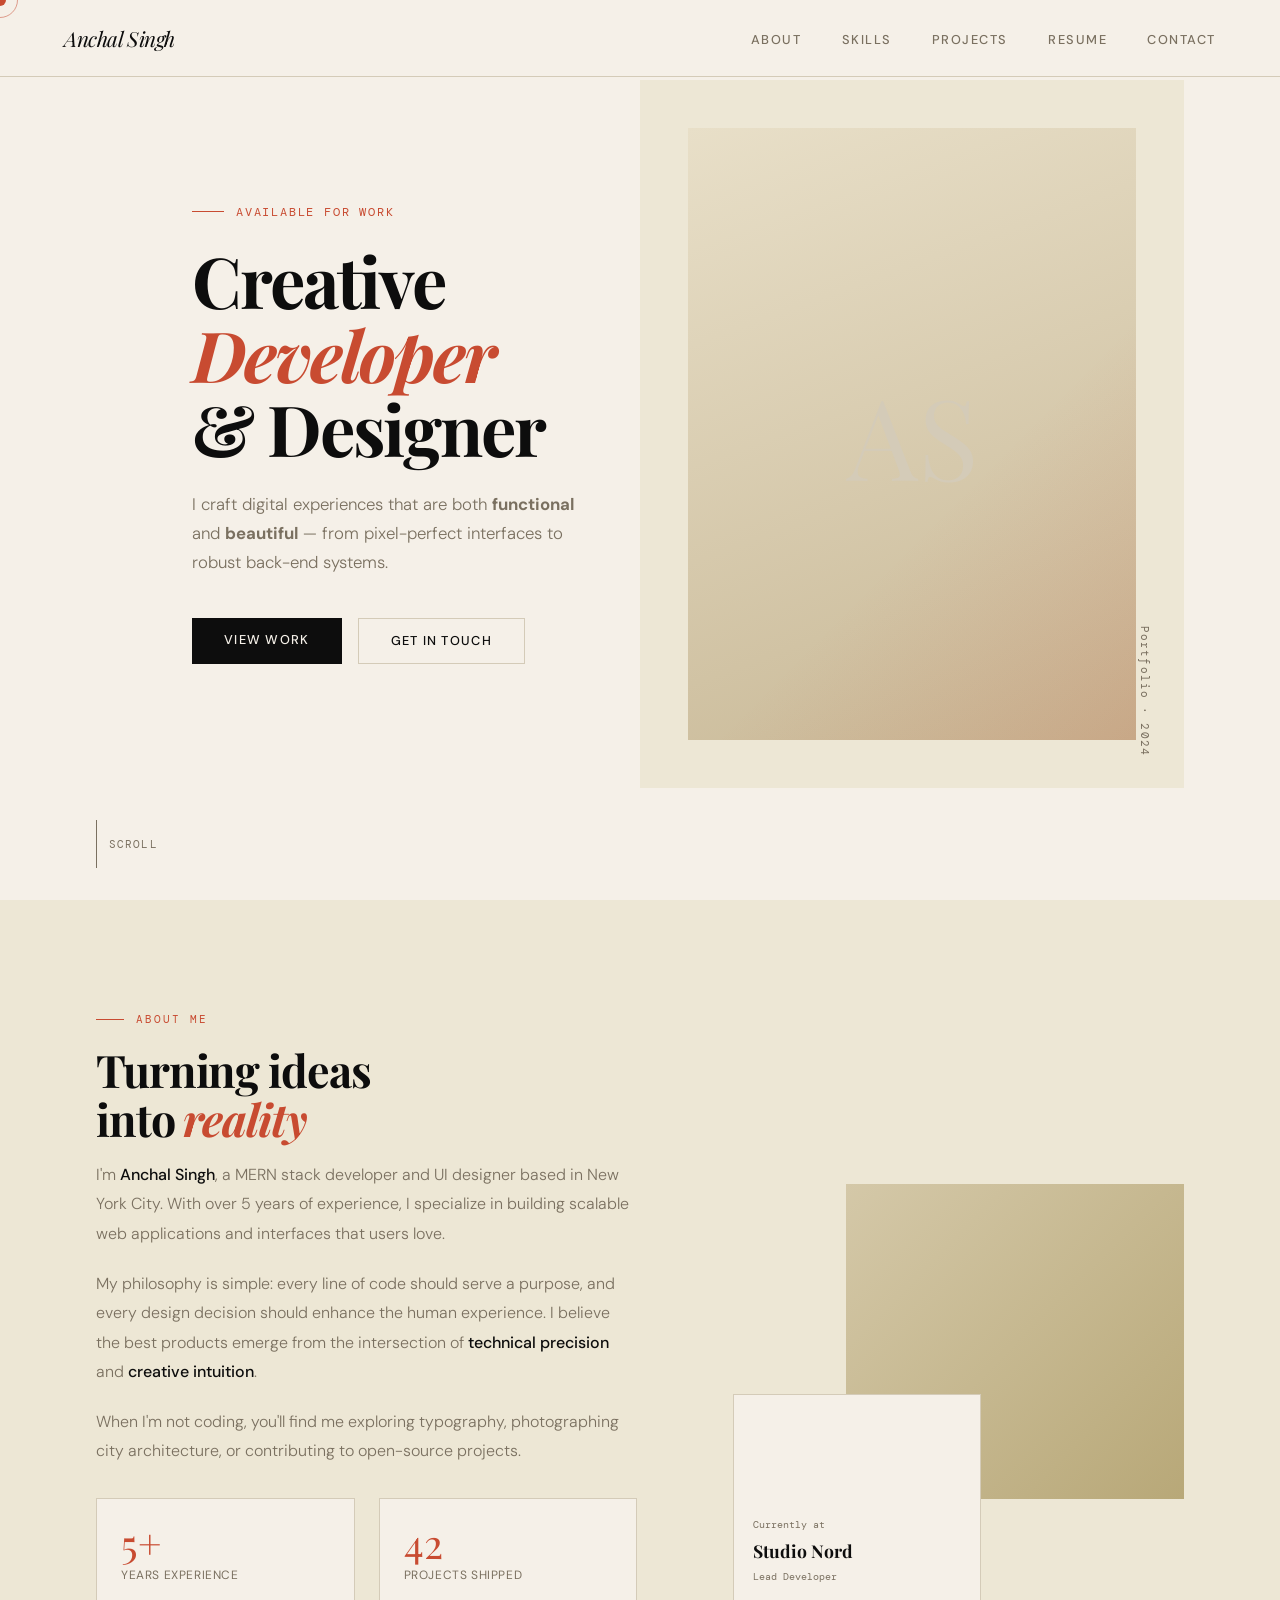
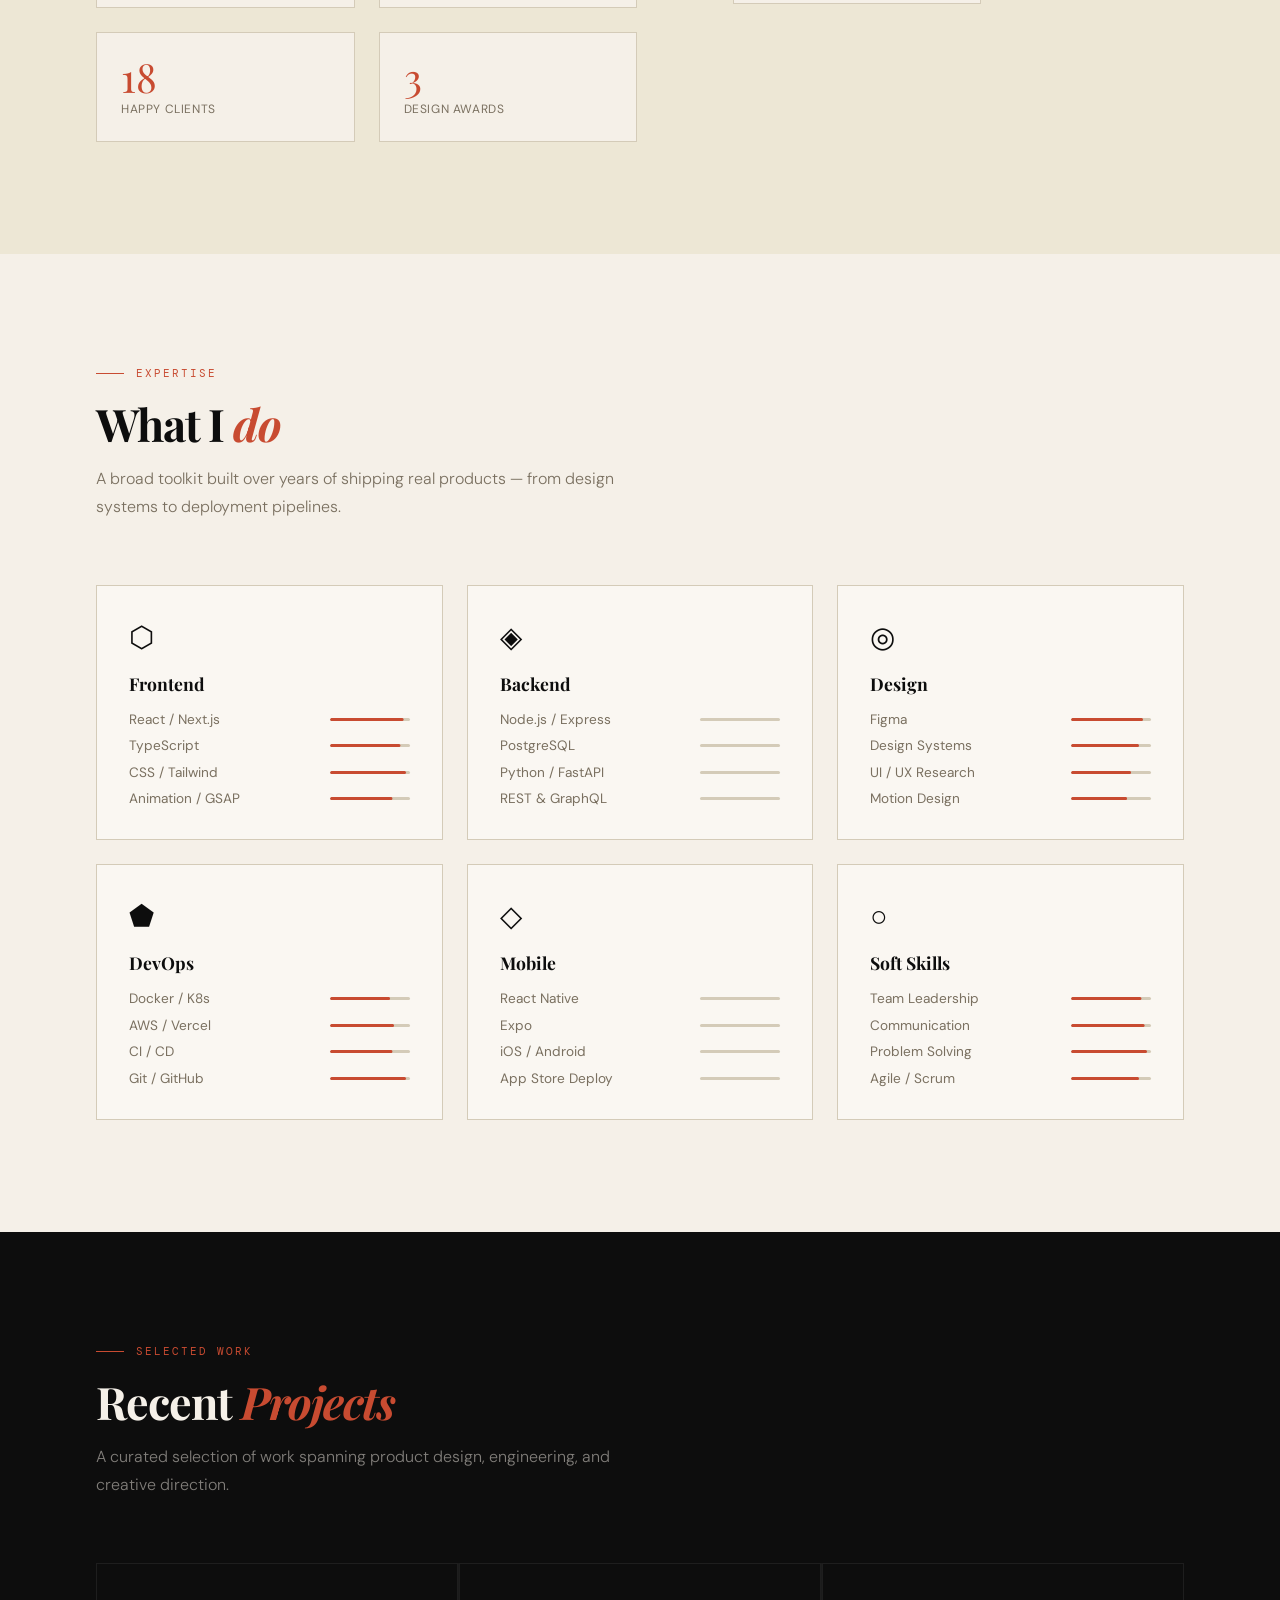
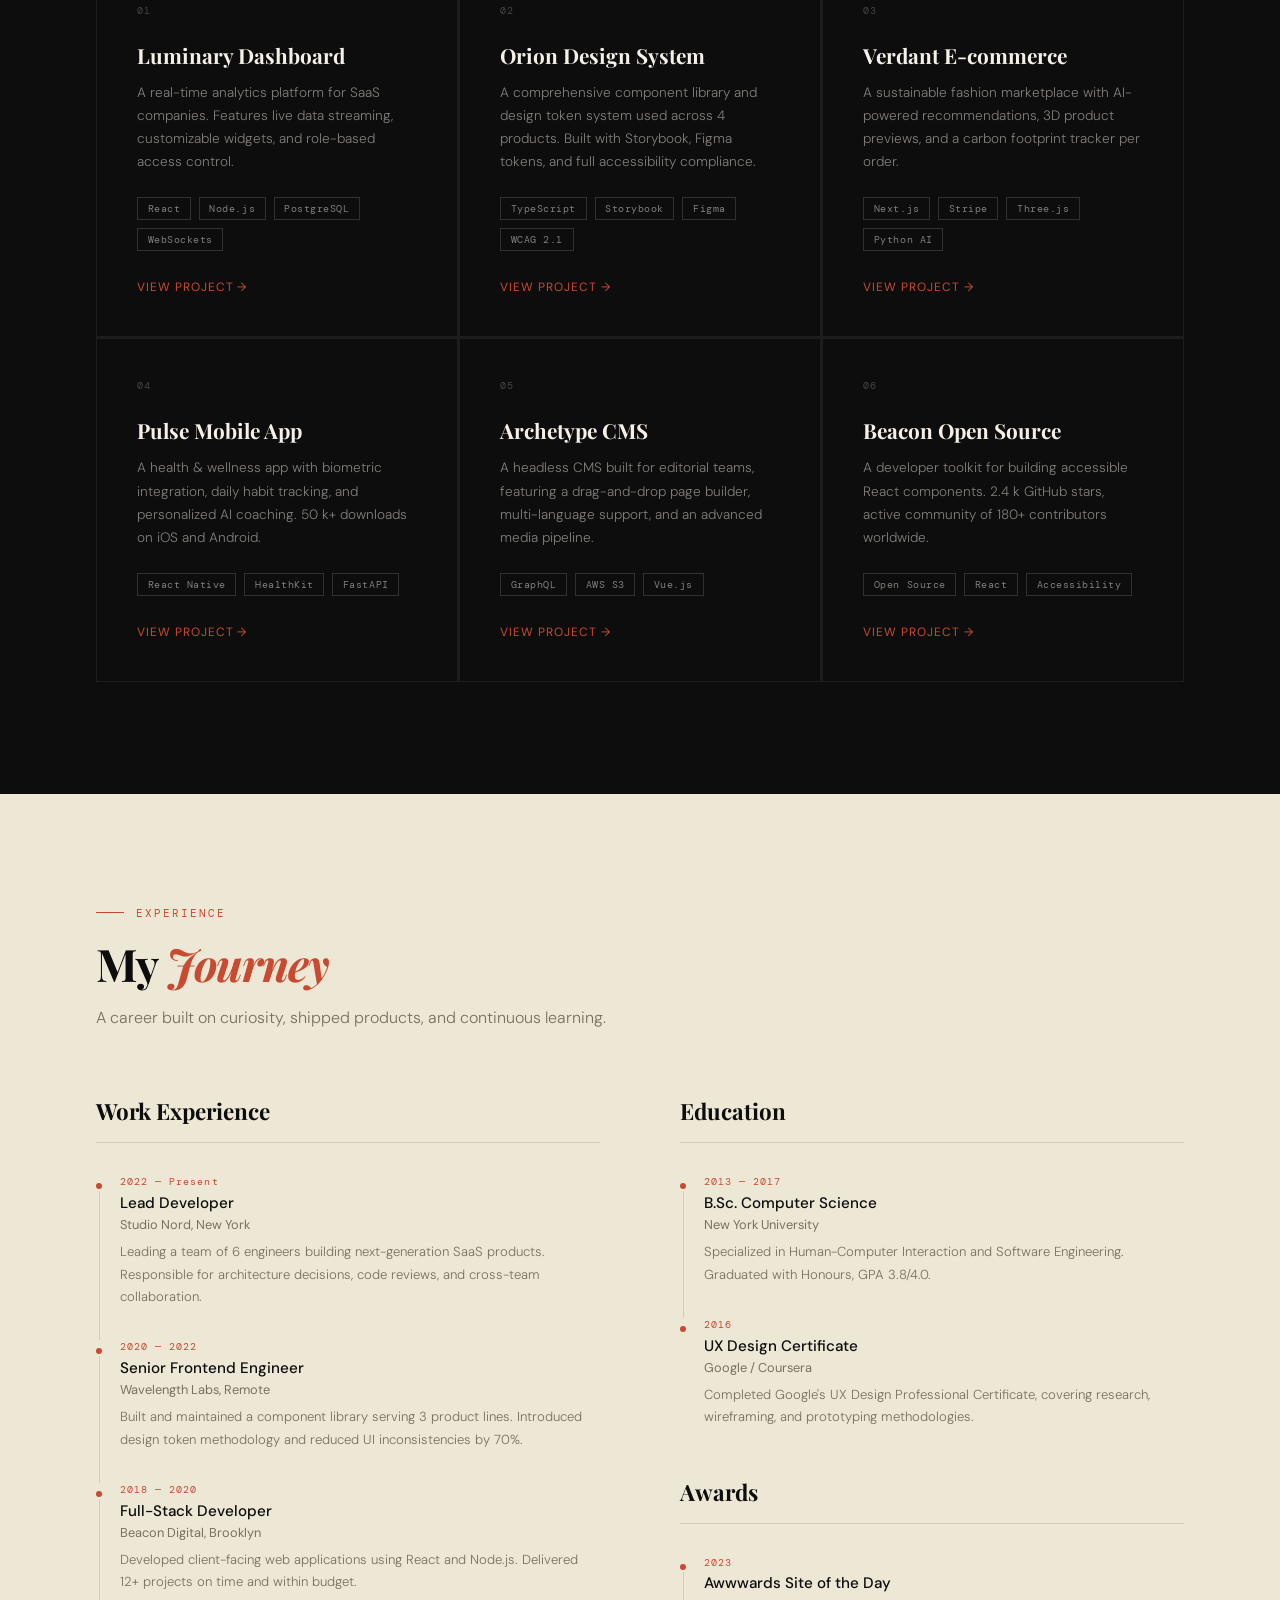
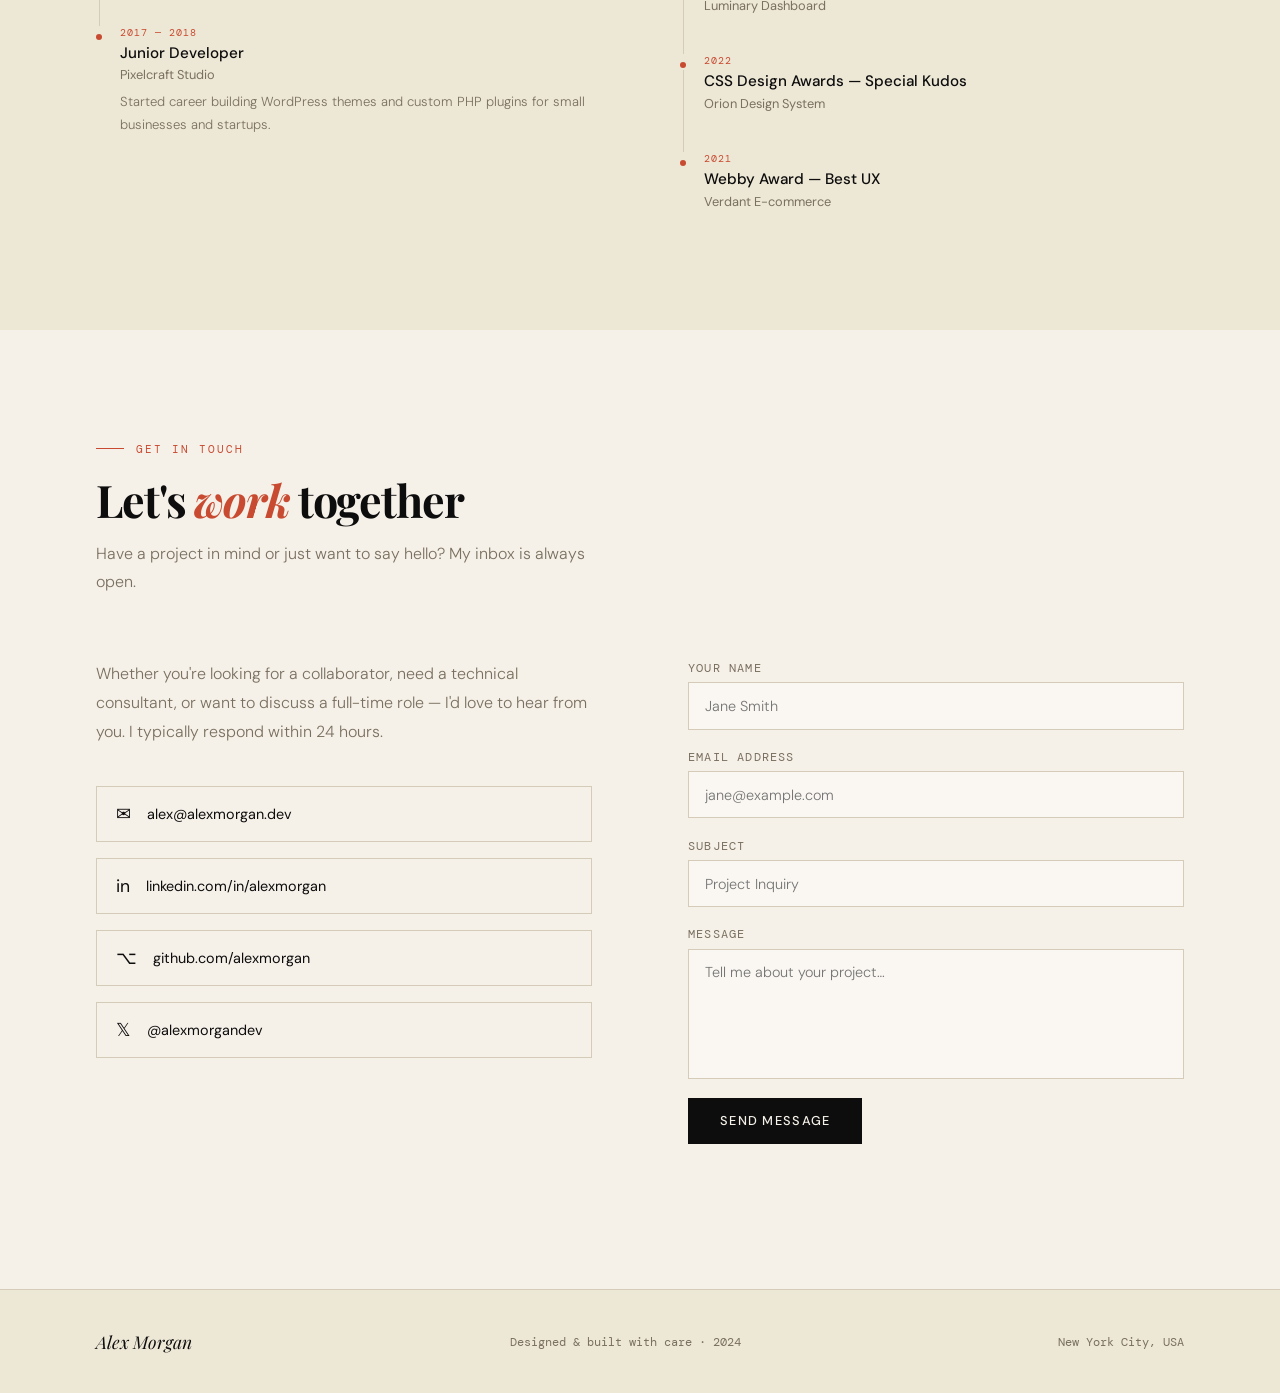
==== commit 824e8761: "updated" ====
--- a/index.html
+++ b/index.html
@@ -3,7 +3,7 @@
 <head>
   <meta charset="UTF-8" />
   <meta name="viewport" content="width=device-width, initial-scale=1.0" />
-  <title>Alex Morgan — Developer & Designer</title>
+  <title>Anchal Singh — Developer & Designer</title>
   <link rel="preconnect" href="https://fonts.googleapis.com" />
   <link href="https://fonts.googleapis.com/css2?family=Playfair+Display:ital,wght@0,400;0,700;1,400&family=DM+Mono:wght@300;400;500&family=DM+Sans:wght@300;400;500&display=swap" rel="stylesheet" />
   <link rel="stylesheet" href="style.css" />
@@ -16,7 +16,7 @@
 
   <!-- ── NAVIGATION ── -->
   <nav id="navbar">
-    <a href="#hero" class="nav-logo">Alex Morgan</a>
+    <a href="#hero" class="nav-logo">Anchal Singh</a>
     <ul class="nav-links">
       <li><a href="#about">About</a></li>
       <li><a href="#skills">Skills</a></li>
@@ -55,7 +55,7 @@
 
     <div class="hero-right">
       <div class="hero-photo-frame">
-        <div class="avatar-placeholder">AM</div>
+        <div class="avatar-placeholder">AS</div>
       </div>
       <div class="hero-decoration">Portfolio · 2024</div>
     </div>
@@ -74,7 +74,7 @@
       <div class="about-text">
         <h2>Turning ideas<br>into <em>reality</em></h2>
         <p>
-          I'm <strong>Alex Morgan</strong>, a full-stack developer and UI designer based in New
+          I'm <strong>Anchal Singh</strong>, a MERN stack developer and UI designer based in New
           York City. With over 5 years of experience, I specialize in building scalable web
           applications and interfaces that users love.
         </p>
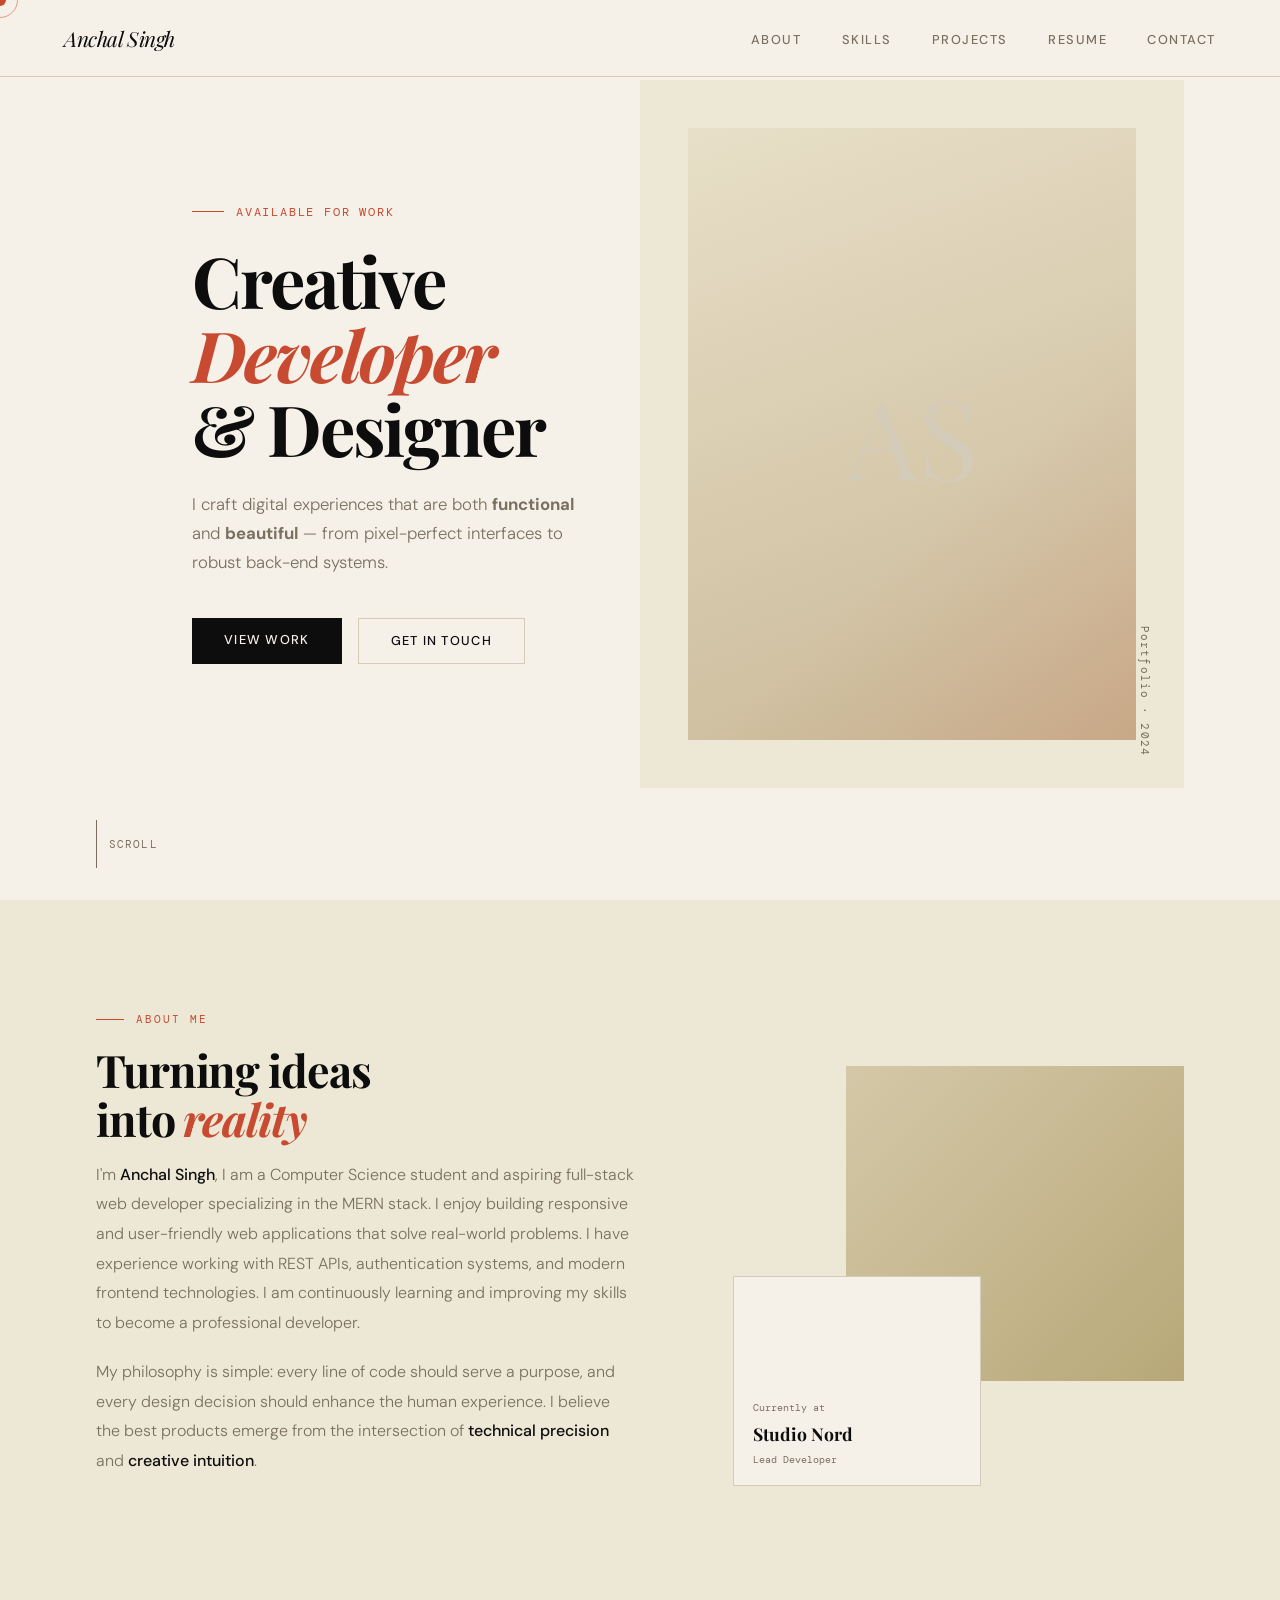
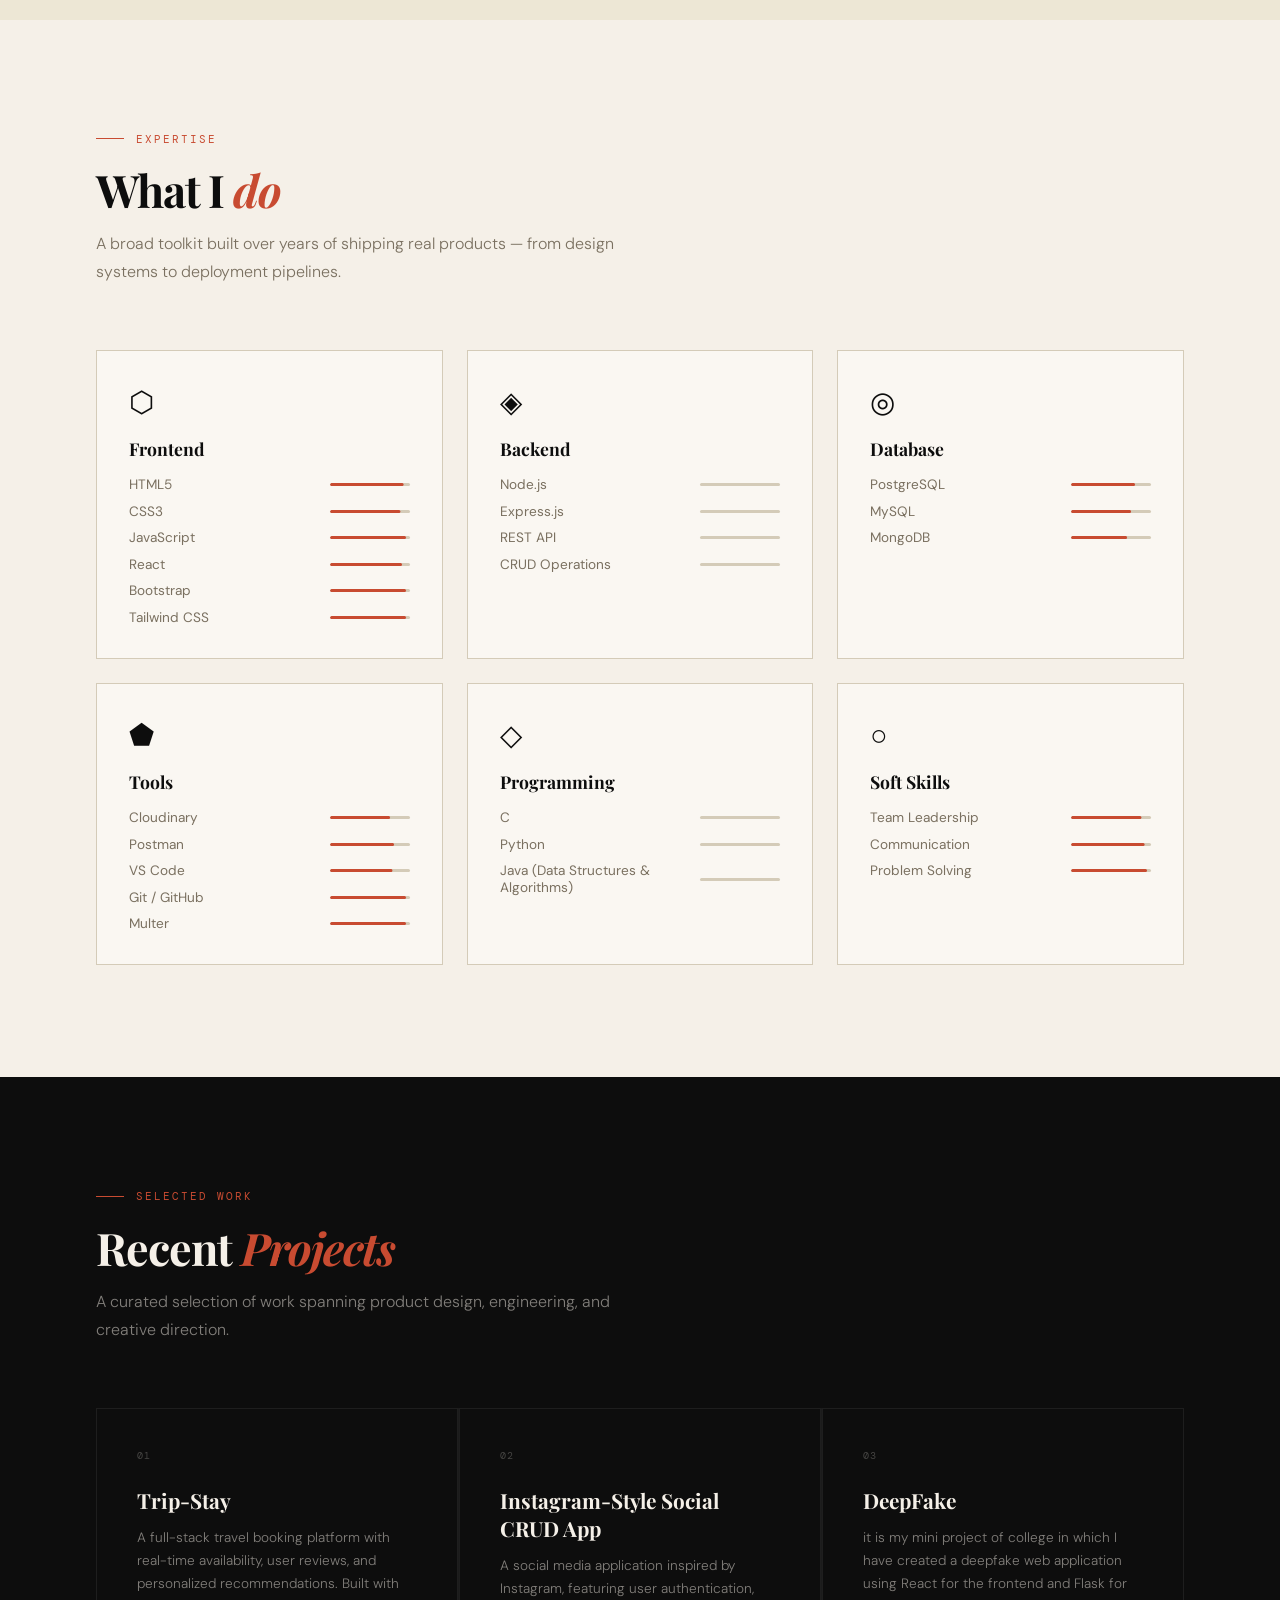
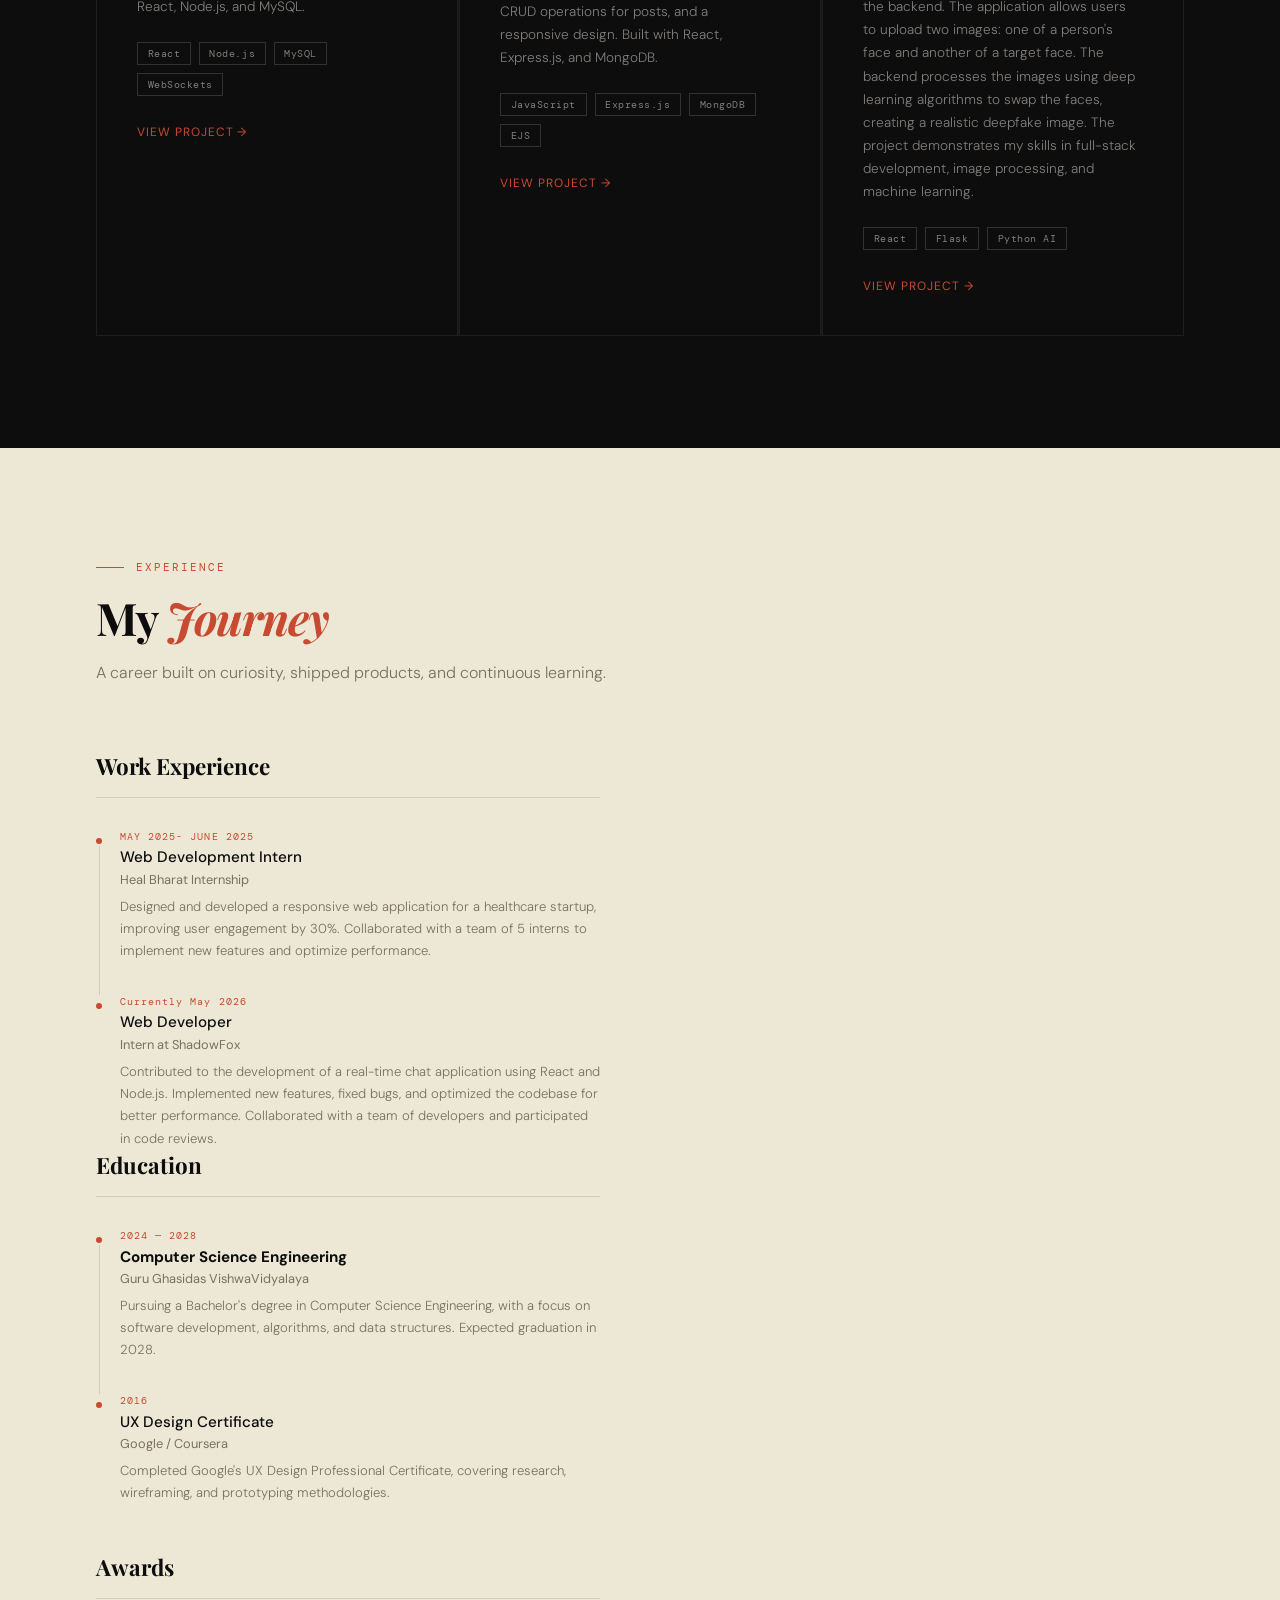
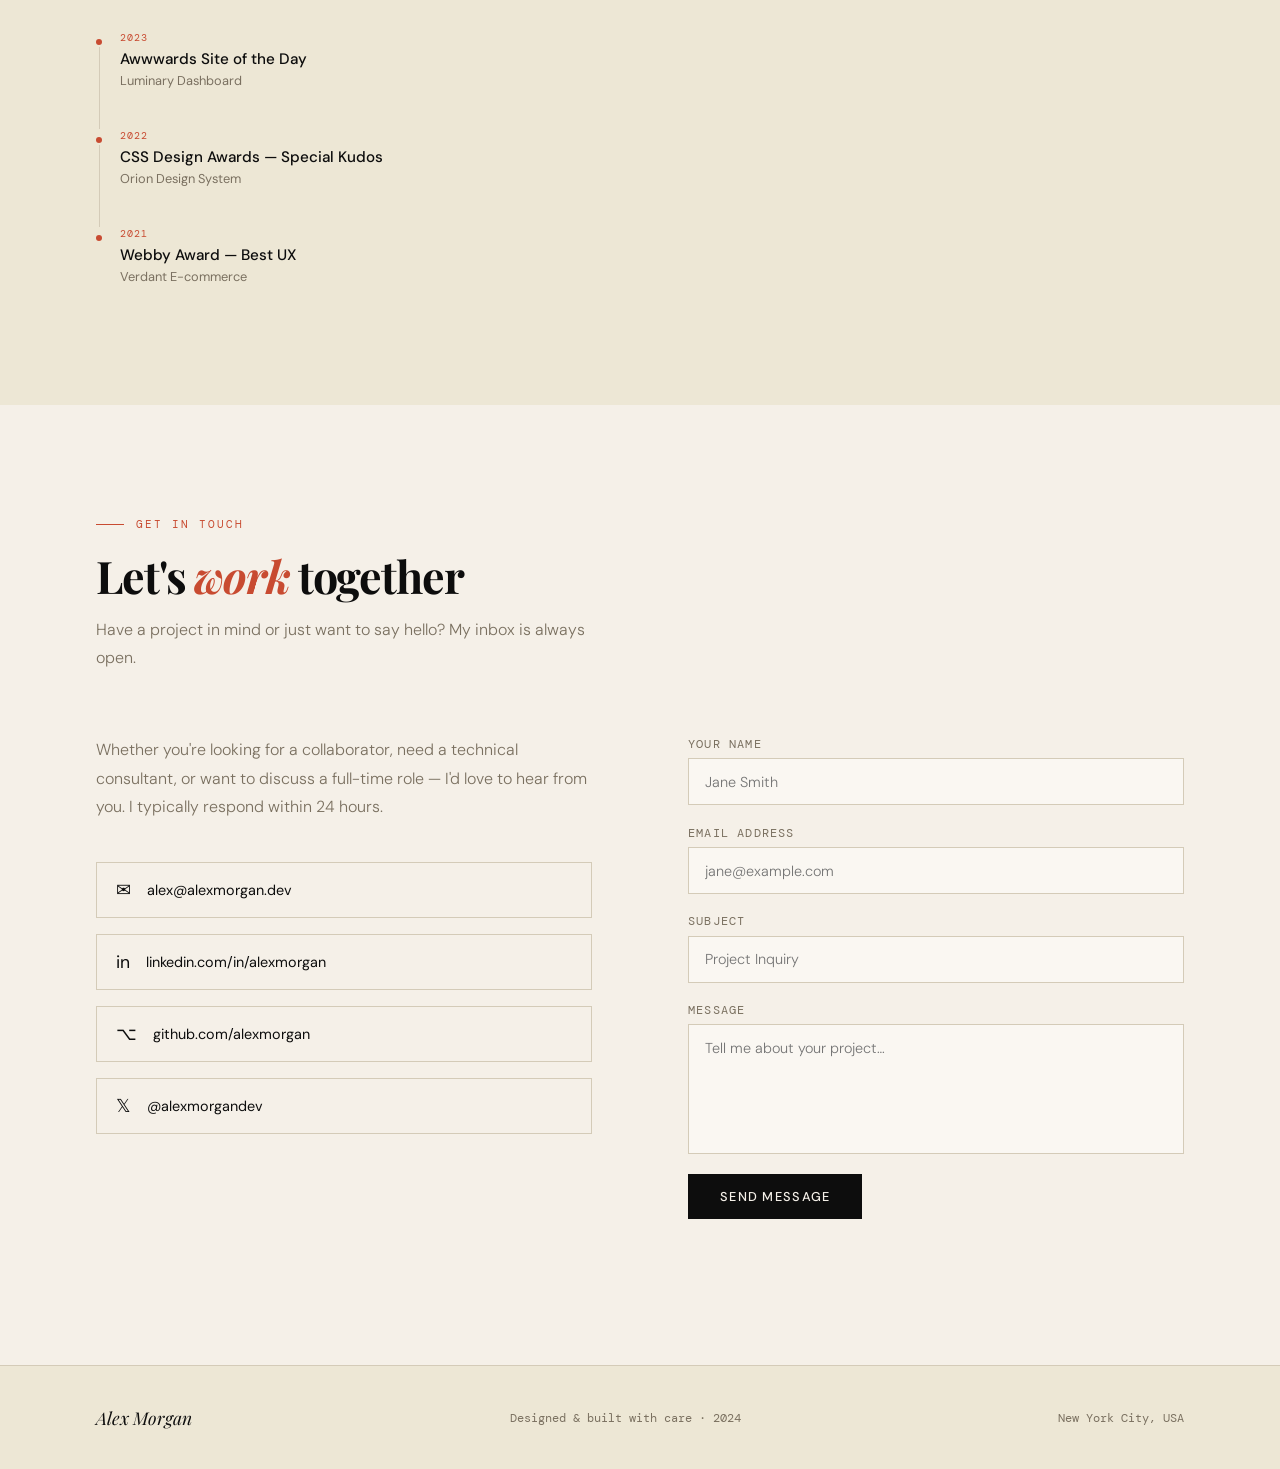
==== commit 1a7cca2e: "updated" ====
--- a/index.html
+++ b/index.html
@@ -74,9 +74,11 @@
       <div class="about-text">
         <h2>Turning ideas<br>into <em>reality</em></h2>
         <p>
-          I'm <strong>Anchal Singh</strong>, a MERN stack developer and UI designer based in New
-          York City. With over 5 years of experience, I specialize in building scalable web
-          applications and interfaces that users love.
+          I'm <strong>Anchal Singh</strong>, I am a Computer Science student
+           and aspiring full-stack web developer specializing in the MERN stack.
+            I enjoy building responsive and user-friendly web applications that solve real-world problems.
+             I have experience working with REST APIs, authentication systems, and modern frontend technologies. 
+             I am continuously learning and improving my skills to become a professional developer.
         </p>
         <p>
           My philosophy is simple: every line of code should serve a purpose, and every design
@@ -84,27 +86,9 @@
           the intersection of <strong>technical precision</strong> and
           <strong>creative intuition</strong>.
         </p>
-        <p>
-          When I'm not coding, you'll find me exploring typography, photographing city
-          architecture, or contributing to open-source projects.
-        </p>
+       
         <div class="about-stats">
-          <div class="stat-box">
-            <div class="stat-num">5+</div>
-            <div class="stat-label">Years Experience</div>
-          </div>
-          <div class="stat-box">
-            <div class="stat-num">42</div>
-            <div class="stat-label">Projects Shipped</div>
-          </div>
-          <div class="stat-box">
-            <div class="stat-num">18</div>
-            <div class="stat-label">Happy Clients</div>
-          </div>
-          <div class="stat-box">
-            <div class="stat-num">3</div>
-            <div class="stat-label">Design Awards</div>
-          </div>
+         
         </div>
       </div>
 
@@ -136,10 +120,14 @@
         <div class="skill-icon">⬡</div>
         <div class="skill-cat-name">Frontend</div>
         <ul class="skill-list">
-          <li>React / Next.js   <div class="skill-bar"><div class="skill-fill" data-width="0.92"></div></div></li>
-          <li>TypeScript        <div class="skill-bar"><div class="skill-fill" data-width="0.88"></div></div></li>
-          <li>CSS / Tailwind    <div class="skill-bar"><div class="skill-fill" data-width="0.95"></div></div></li>
-          <li>Animation / GSAP  <div class="skill-bar"><div class="skill-fill" data-width="0.78"></div></div></li>
+          <li>HTML5   <div class="skill-bar"><div class="skill-fill" data-width="0.92"></div></div></li>
+          <li>CSS3        <div class="skill-bar"><div class="skill-fill" data-width="0.88"></div></div></li>
+          <li>JavaScript  <div class="skill-bar"><div class="skill-fill" data-width="0.95"></div></div></li>
+         <li>React       <div class="skill-bar"><div class="skill-fill" data-width="0.90"></div></div></li>
+          <li>Bootstrap  <div class="skill-bar"><div class="skill-fill" data-width="0.95"></div></div></li>
+           <li>Tailwind CSS  <div class="skill-bar"><div class="skill-fill" data-width="0.95"></div></div></li>
+
+
         </ul>
       </div>
 
@@ -148,46 +136,48 @@
         <div class="skill-icon">◈</div>
         <div class="skill-cat-name">Backend</div>
         <ul class="skill-list">
-          <li>Node.js / Express <div class="skill-bar"><div class="skill-fill" data-width="0.85"></div></div></li>
-          <li>PostgreSQL        <div class="skill-bar"><div class="skill-fill" data-width="0.80"></div></div></li>
-          <li>Python / FastAPI  <div class="skill-bar"><div class="skill-fill" data-width="0.72"></div></div></li>
-          <li>REST &amp; GraphQL<div class="skill-bar"><div class="skill-fill" data-width="0.83"></div></div></li>
-        </ul>
-      </div>
-
-      <!-- Design -->
+          <li>Node.js  <div class="skill-bar"><div class="skill-fill" data-width="0.85"></div></div></li>
+          <li>   Express.js     <div class="skill-bar"><div class="skill-fill" data-width="0.80"></div></div></li>
+          <li>REST API  <div class="skill-bar"><div class="skill-fill" data-width="0.72"></div></div></li>
+          <li>CRUD Operations  <div class="skill-bar"><div class="skill-fill" data-width="0.83"></div></div></li>
+        </ul>
+      </div>
+
+      <!-- Database -->
       <div class="skill-category reveal reveal-delay-2">
         <div class="skill-icon">◎</div>
-        <div class="skill-cat-name">Design</div>
-        <ul class="skill-list">
-          <li>Figma          <div class="skill-bar"><div class="skill-fill" data-width="0.90"></div></div></li>
-          <li>Design Systems <div class="skill-bar"><div class="skill-fill" data-width="0.85"></div></div></li>
-          <li>UI / UX Research<div class="skill-bar"><div class="skill-fill" data-width="0.75"></div></div></li>
-          <li>Motion Design  <div class="skill-bar"><div class="skill-fill" data-width="0.70"></div></div></li>
-        </ul>
-      </div>
-
-      <!-- DevOps -->
+        <div class="skill-cat-name">Database</div>
+        <ul class="skill-list">
+          <li>PostgreSQL        <div class="skill-bar"><div class="skill-fill" data-width="0.80"></div></div></li>
+          <li>MySQL        <div class="skill-bar"><div class="skill-fill" data-width="0.75"></div></div></li>
+          <li>MongoDB        <div class="skill-bar"><div class="skill-fill" data-width="0.70"></div></div></li>
+          
+        </ul>
+      </div>
+
+      <!-- Tools -->
       <div class="skill-category reveal reveal-delay-1">
         <div class="skill-icon">⬟</div>
-        <div class="skill-cat-name">DevOps</div>
-        <ul class="skill-list">
-          <li>Docker / K8s   <div class="skill-bar"><div class="skill-fill" data-width="0.75"></div></div></li>
-          <li>AWS / Vercel   <div class="skill-bar"><div class="skill-fill" data-width="0.80"></div></div></li>
-          <li>CI / CD        <div class="skill-bar"><div class="skill-fill" data-width="0.78"></div></div></li>
+        <div class="skill-cat-name">Tools</div>
+        <ul class="skill-list">
+          <li>Cloudinary  <div class="skill-bar"><div class="skill-fill" data-width="0.75"></div></div></li>
+          <li>Postman        <div class="skill-bar"><div class="skill-fill" data-width="0.80"></div></div></li>
+          <li>VS Code        <div class="skill-bar"><div class="skill-fill" data-width="0.78"></div></div></li>
           <li>Git / GitHub   <div class="skill-bar"><div class="skill-fill" data-width="0.95"></div></div></li>
-        </ul>
-      </div>
-
-      <!-- Mobile -->
+          <li>Multer  <div class="skill-bar"><div class="skill-fill" data-width="0.95"></div></div></li>
+        </ul>
+        </ul>
+      </div>
+
+      <!-- Programming -->
       <div class="skill-category reveal reveal-delay-2">
         <div class="skill-icon">◇</div>
-        <div class="skill-cat-name">Mobile</div>
-        <ul class="skill-list">
-          <li>React Native   <div class="skill-bar"><div class="skill-fill" data-width="0.70"></div></div></li>
-          <li>Expo           <div class="skill-bar"><div class="skill-fill" data-width="0.68"></div></div></li>
-          <li>iOS / Android  <div class="skill-bar"><div class="skill-fill" data-width="0.60"></div></div></li>
-          <li>App Store Deploy<div class="skill-bar"><div class="skill-fill" data-width="0.65"></div></div></li>
+        <div class="skill-cat-name">Programming</div>
+        <ul class="skill-list">
+          <li>C  <div class="skill-bar"><div class="skill-fill" data-width="0.70"></div></div></li>
+          <li>Python          <div class="skill-bar"><div class="skill-fill" data-width="0.68"></div></div></li>
+          <li>Java (Data Structures & Algorithms) <div class="skill-bar"><div class="skill-fill" data-width="0.60"></div></div></li>
+         
         </ul>
       </div>
 
@@ -199,7 +189,7 @@
           <li>Team Leadership <div class="skill-bar"><div class="skill-fill" data-width="0.88"></div></div></li>
           <li>Communication  <div class="skill-bar"><div class="skill-fill" data-width="0.92"></div></div></li>
           <li>Problem Solving <div class="skill-bar"><div class="skill-fill" data-width="0.95"></div></div></li>
-          <li>Agile / Scrum  <div class="skill-bar"><div class="skill-fill" data-width="0.85"></div></div></li>
+          
         </ul>
       </div>
 
@@ -218,96 +208,58 @@
 
       <div class="project-card reveal">
         <div class="project-num">01</div>
-        <div class="project-title">Luminary Dashboard</div>
+        <div class="project-title">Trip-Stay</div>
         <p class="project-desc">
-          A real-time analytics platform for SaaS companies. Features live data streaming,
-          customizable widgets, and role-based access control.
+            A full-stack travel booking platform with real-time availability, user reviews, and
+            personalized recommendations. Built with React, Node.js, and MySQL.
         </p>
         <div class="project-tags">
           <span class="tag">React</span>
           <span class="tag">Node.js</span>
-          <span class="tag">PostgreSQL</span>
+          <span class="tag">MySQL</span>
           <span class="tag">WebSockets</span>
         </div>
-        <a href="#" class="project-link">View Project →</a>
+        <a href="git clone https://github.com/Anchalsingh12385/Trip-Stay.git
+cd Trip-Stay" class="project-link">View Project →</a>
       </div>
 
       <div class="project-card reveal reveal-delay-1">
         <div class="project-num">02</div>
-        <div class="project-title">Orion Design System</div>
+        <div class="project-title">Instagram-Style Social CRUD App</div>
         <p class="project-desc">
-          A comprehensive component library and design token system used across 4 products.
-          Built with Storybook, Figma tokens, and full accessibility compliance.
+            A social media application inspired by Instagram, featuring user authentication, CRUD
+            operations for posts, and a responsive design. Built with React, Express.js, and
+            MongoDB.
         </p>
         <div class="project-tags">
-          <span class="tag">TypeScript</span>
-          <span class="tag">Storybook</span>
-          <span class="tag">Figma</span>
-          <span class="tag">WCAG 2.1</span>
+          <span class="tag">JavaScript</span>
+          <span class="tag">Express.js</span>
+          <span class="tag">MongoDB</span>
+          <span class="tag">EJS</span>
         </div>
         <a href="#" class="project-link">View Project →</a>
       </div>
 
       <div class="project-card reveal reveal-delay-2">
         <div class="project-num">03</div>
-        <div class="project-title">Verdant E-commerce</div>
+        <div class="project-title">DeepFake</div>
         <p class="project-desc">
-          A sustainable fashion marketplace with AI-powered recommendations, 3D product
-          previews, and a carbon footprint tracker per order.
+         it is my mini project of college in which I have
+          created a deepfake web application using React for the frontend and Flask for the backend.
+          
+          The application allows users to upload two images: one of a person's face and another of a target face. The backend processes the images using deep learning algorithms to swap the faces, creating a realistic deepfake image. The project demonstrates my skills in full-stack development, image processing, and machine learning.
         </p>
         <div class="project-tags">
-          <span class="tag">Next.js</span>
-          <span class="tag">Stripe</span>
-          <span class="tag">Three.js</span>
+          
+          <span class="tag">React</span>
+          <span class="tag">Flask</span>
           <span class="tag">Python AI</span>
         </div>
         <a href="#" class="project-link">View Project →</a>
       </div>
 
-      <div class="project-card reveal">
-        <div class="project-num">04</div>
-        <div class="project-title">Pulse Mobile App</div>
-        <p class="project-desc">
-          A health &amp; wellness app with biometric integration, daily habit tracking, and
-          personalized AI coaching. 50 k+ downloads on iOS and Android.
-        </p>
-        <div class="project-tags">
-          <span class="tag">React Native</span>
-          <span class="tag">HealthKit</span>
-          <span class="tag">FastAPI</span>
-        </div>
-        <a href="#" class="project-link">View Project →</a>
-      </div>
-
-      <div class="project-card reveal reveal-delay-1">
-        <div class="project-num">05</div>
-        <div class="project-title">Archetype CMS</div>
-        <p class="project-desc">
-          A headless CMS built for editorial teams, featuring a drag-and-drop page builder,
-          multi-language support, and an advanced media pipeline.
-        </p>
-        <div class="project-tags">
-          <span class="tag">GraphQL</span>
-          <span class="tag">AWS S3</span>
-          <span class="tag">Vue.js</span>
-        </div>
-        <a href="#" class="project-link">View Project →</a>
-      </div>
-
-      <div class="project-card reveal reveal-delay-2">
-        <div class="project-num">06</div>
-        <div class="project-title">Beacon Open Source</div>
-        <p class="project-desc">
-          A developer toolkit for building accessible React components. 2.4 k GitHub stars,
-          active community of 180+ contributors worldwide.
-        </p>
-        <div class="project-tags">
-          <span class="tag">Open Source</span>
-          <span class="tag">React</span>
-          <span class="tag">Accessibility</span>
-        </div>
-        <a href="#" class="project-link">View Project →</a>
-      </div>
+     
+      
 
     </div>
   </section>
@@ -327,42 +279,22 @@
         <h3>Work Experience</h3>
         <div class="timeline">
           <div class="timeline-item reveal">
-            <div class="t-date">2022 — Present</div>
-            <div class="t-title">Lead Developer</div>
-            <div class="t-org">Studio Nord, New York</div>
+            <div class="t-date">MAY 2025- JUNE 2025</div>
+            <div class="t-title">Web Development Intern</div>
+            <div class="t-org">Heal Bharat Internship</div>
             <p class="t-desc">
-              Leading a team of 6 engineers building next-generation SaaS products. Responsible
-              for architecture decisions, code reviews, and cross-team collaboration.
+             Designed and developed a responsive web application for a healthcare startup, improving user engagement by 30%. Collaborated with a team of 5 interns to implement new features and optimize performance.
             </p>
           </div>
           <div class="timeline-item reveal reveal-delay-1">
-            <div class="t-date">2020 — 2022</div>
-            <div class="t-title">Senior Frontend Engineer</div>
-            <div class="t-org">Wavelength Labs, Remote</div>
+            <div class="t-date">Currently May 2026</div>
+            <div class="t-title">Web Developer</div>
+            <div class="t-org">Intern at ShadowFox</div>
             <p class="t-desc">
-              Built and maintained a component library serving 3 product lines. Introduced
-              design token methodology and reduced UI inconsistencies by 70%.
+                Contributed to the development of a real-time chat application using React and Node.js. Implemented new features, fixed bugs, and optimized the codebase for better performance. Collaborated with a team of developers and participated in code reviews.
             </p>
           </div>
-          <div class="timeline-item reveal reveal-delay-2">
-            <div class="t-date">2018 — 2020</div>
-            <div class="t-title">Full-Stack Developer</div>
-            <div class="t-org">Beacon Digital, Brooklyn</div>
-            <p class="t-desc">
-              Developed client-facing web applications using React and Node.js. Delivered 12+
-              projects on time and within budget.
-            </p>
-          </div>
-          <div class="timeline-item reveal reveal-delay-3">
-            <div class="t-date">2017 — 2018</div>
-            <div class="t-title">Junior Developer</div>
-            <div class="t-org">Pixelcraft Studio</div>
-            <p class="t-desc">
-              Started career building WordPress themes and custom PHP plugins for small
-              businesses and startups.
-            </p>
-          </div>
-        </div>
+         
       </div>
 
       <!-- Education & Awards -->
@@ -370,12 +302,11 @@
         <h3>Education</h3>
         <div class="timeline">
           <div class="timeline-item reveal">
-            <div class="t-date">2013 — 2017</div>
-            <div class="t-title">B.Sc. Computer Science</div>
-            <div class="t-org">New York University</div>
+            <div class="t-date">2024 — 2028</div>
+            <div class="t-title"><B> Computer Science Engineering</B></div>
+            <div class="t-org">Guru Ghasidas VishwaVidyalaya</div>
             <p class="t-desc">
-              Specialized in Human-Computer Interaction and Software Engineering. Graduated
-              with Honours, GPA 3.8/4.0.
+                Pursuing a Bachelor's degree in Computer Science Engineering, with a focus on software development, algorithms, and data structures. Expected graduation in 2028.
             </p>
           </div>
           <div class="timeline-item reveal reveal-delay-1">
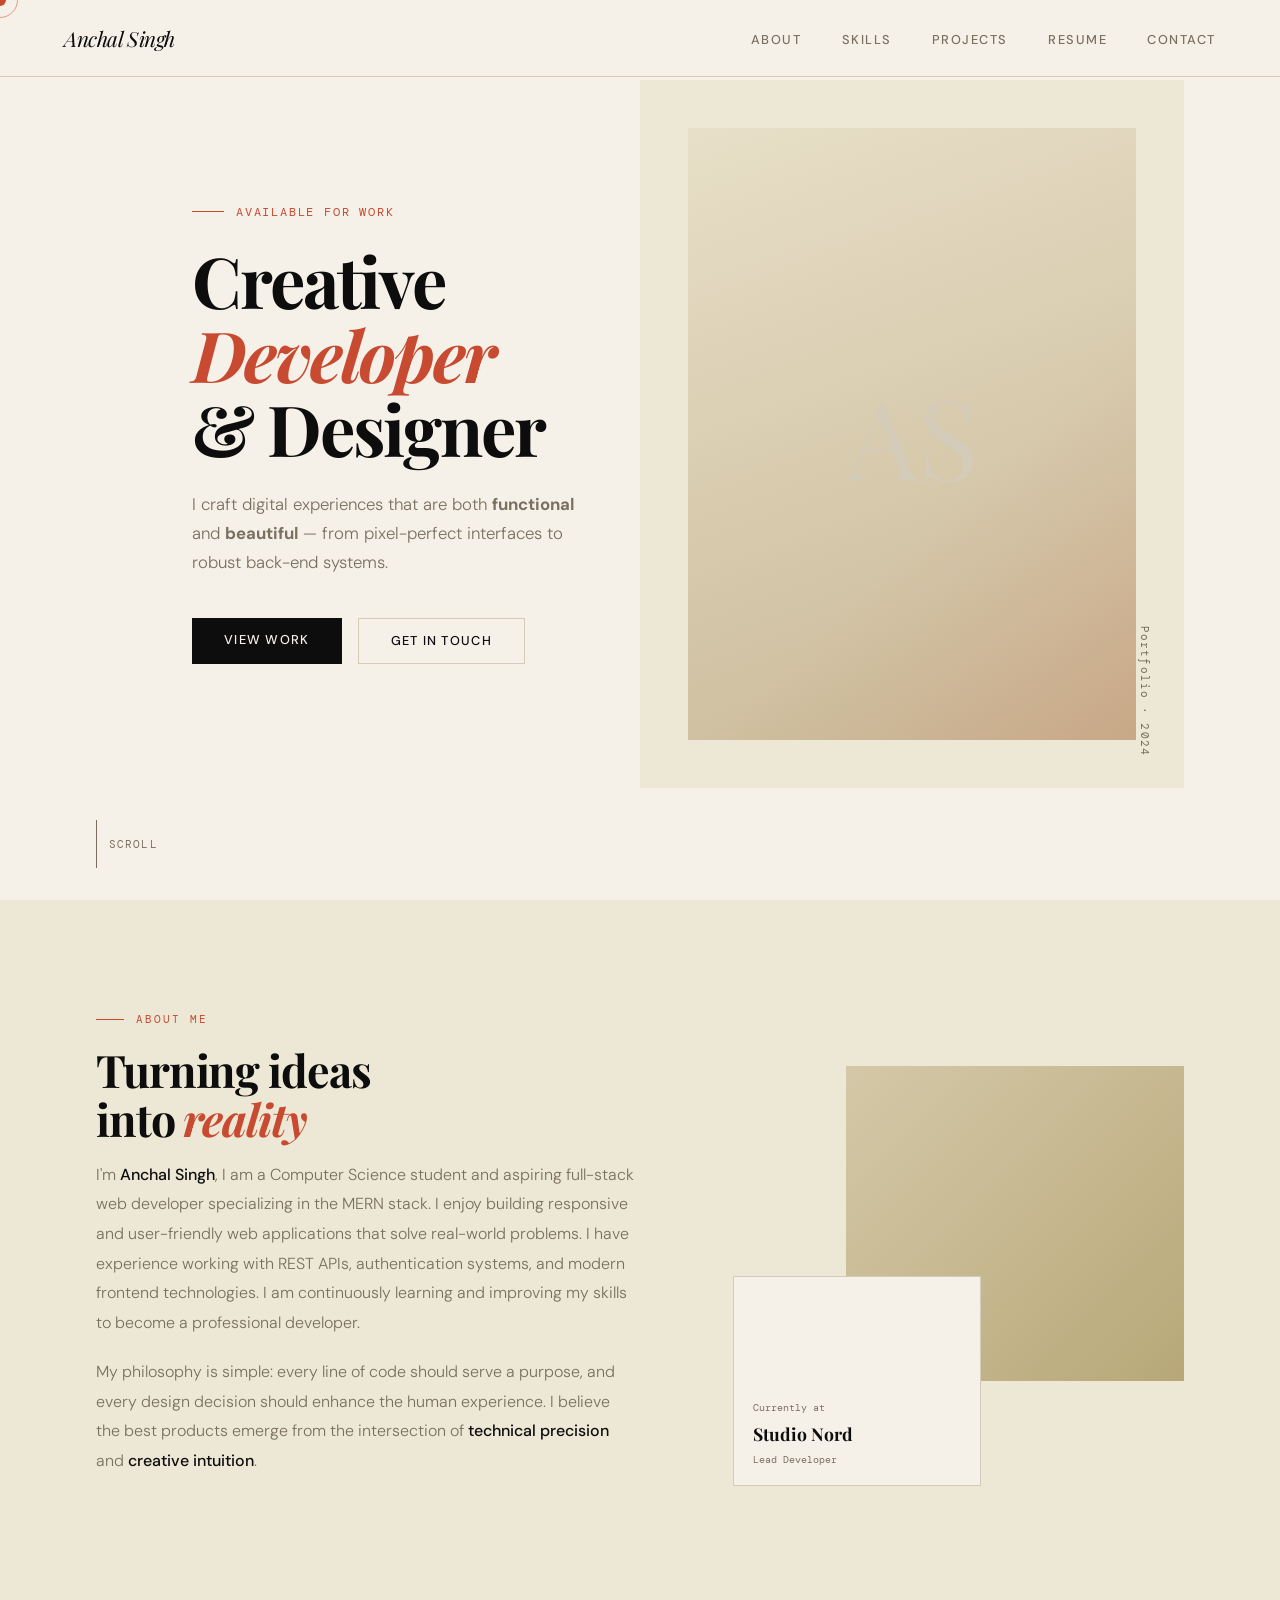
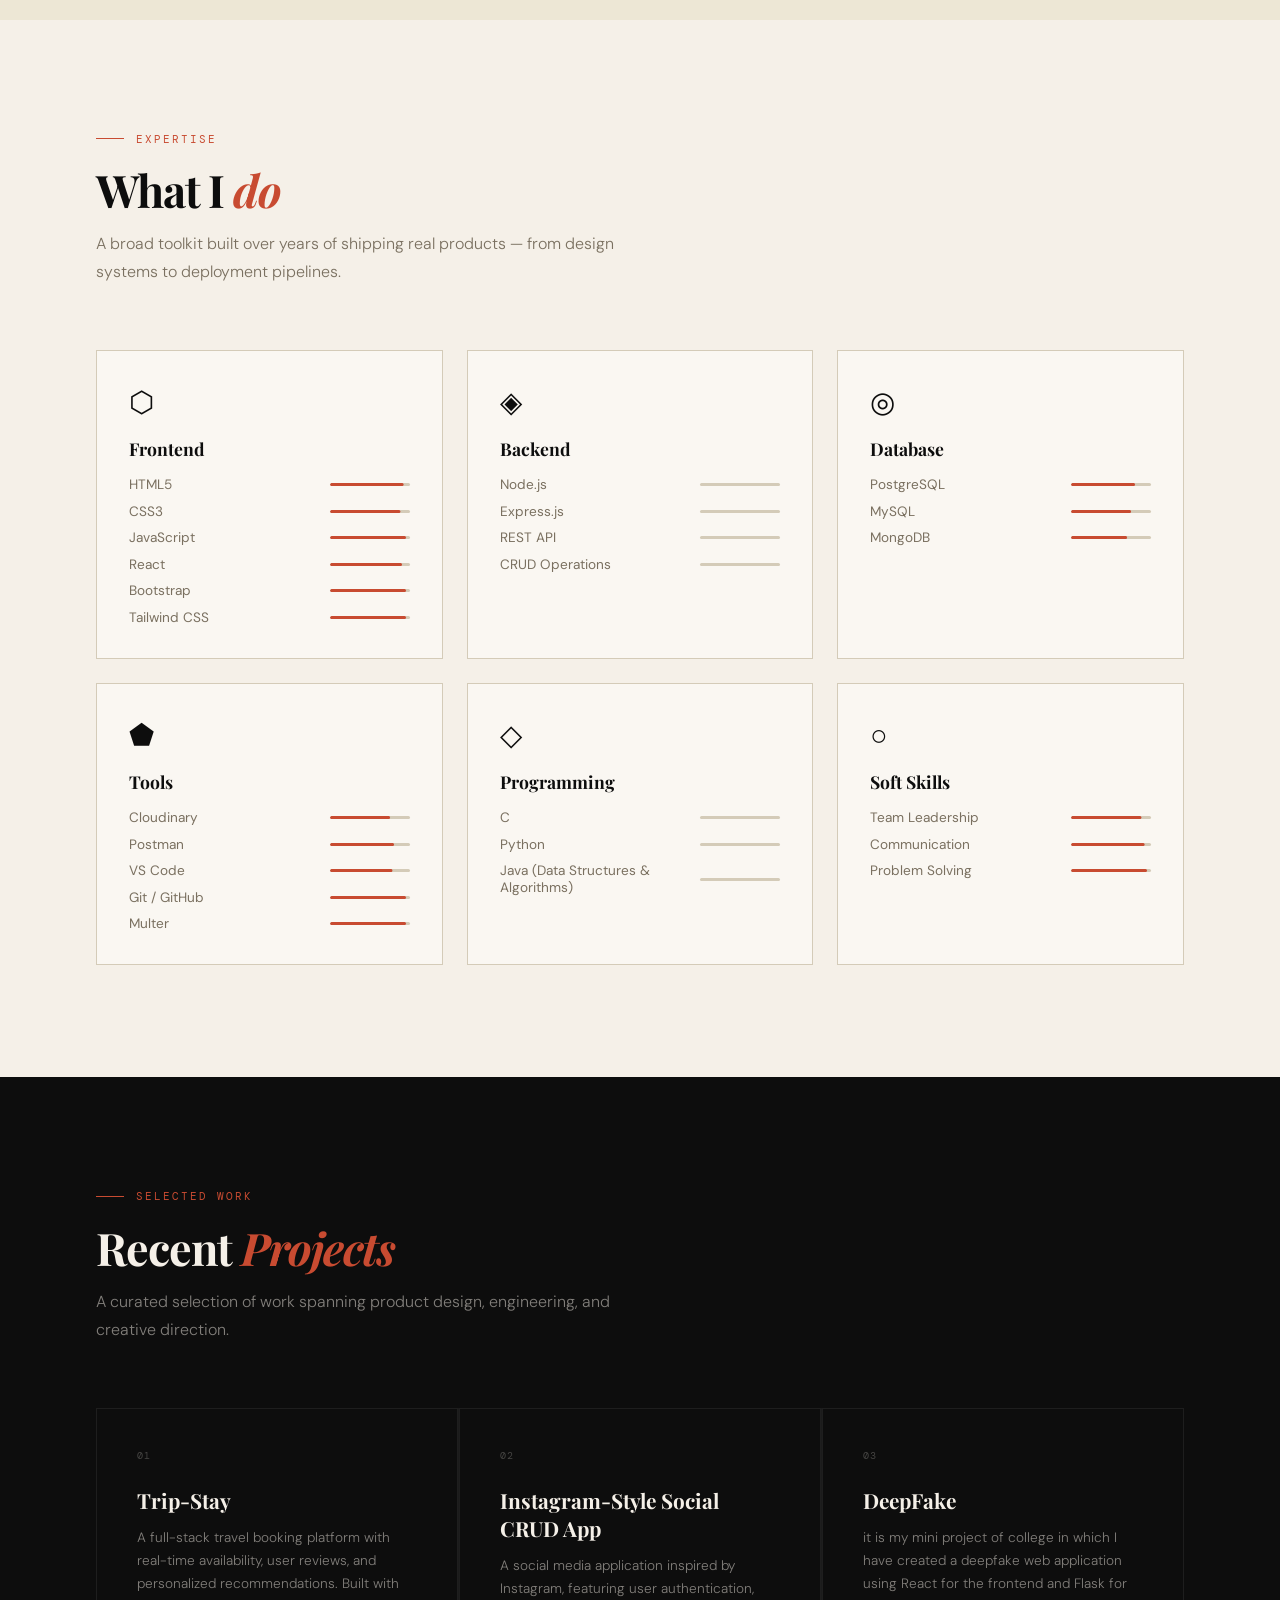
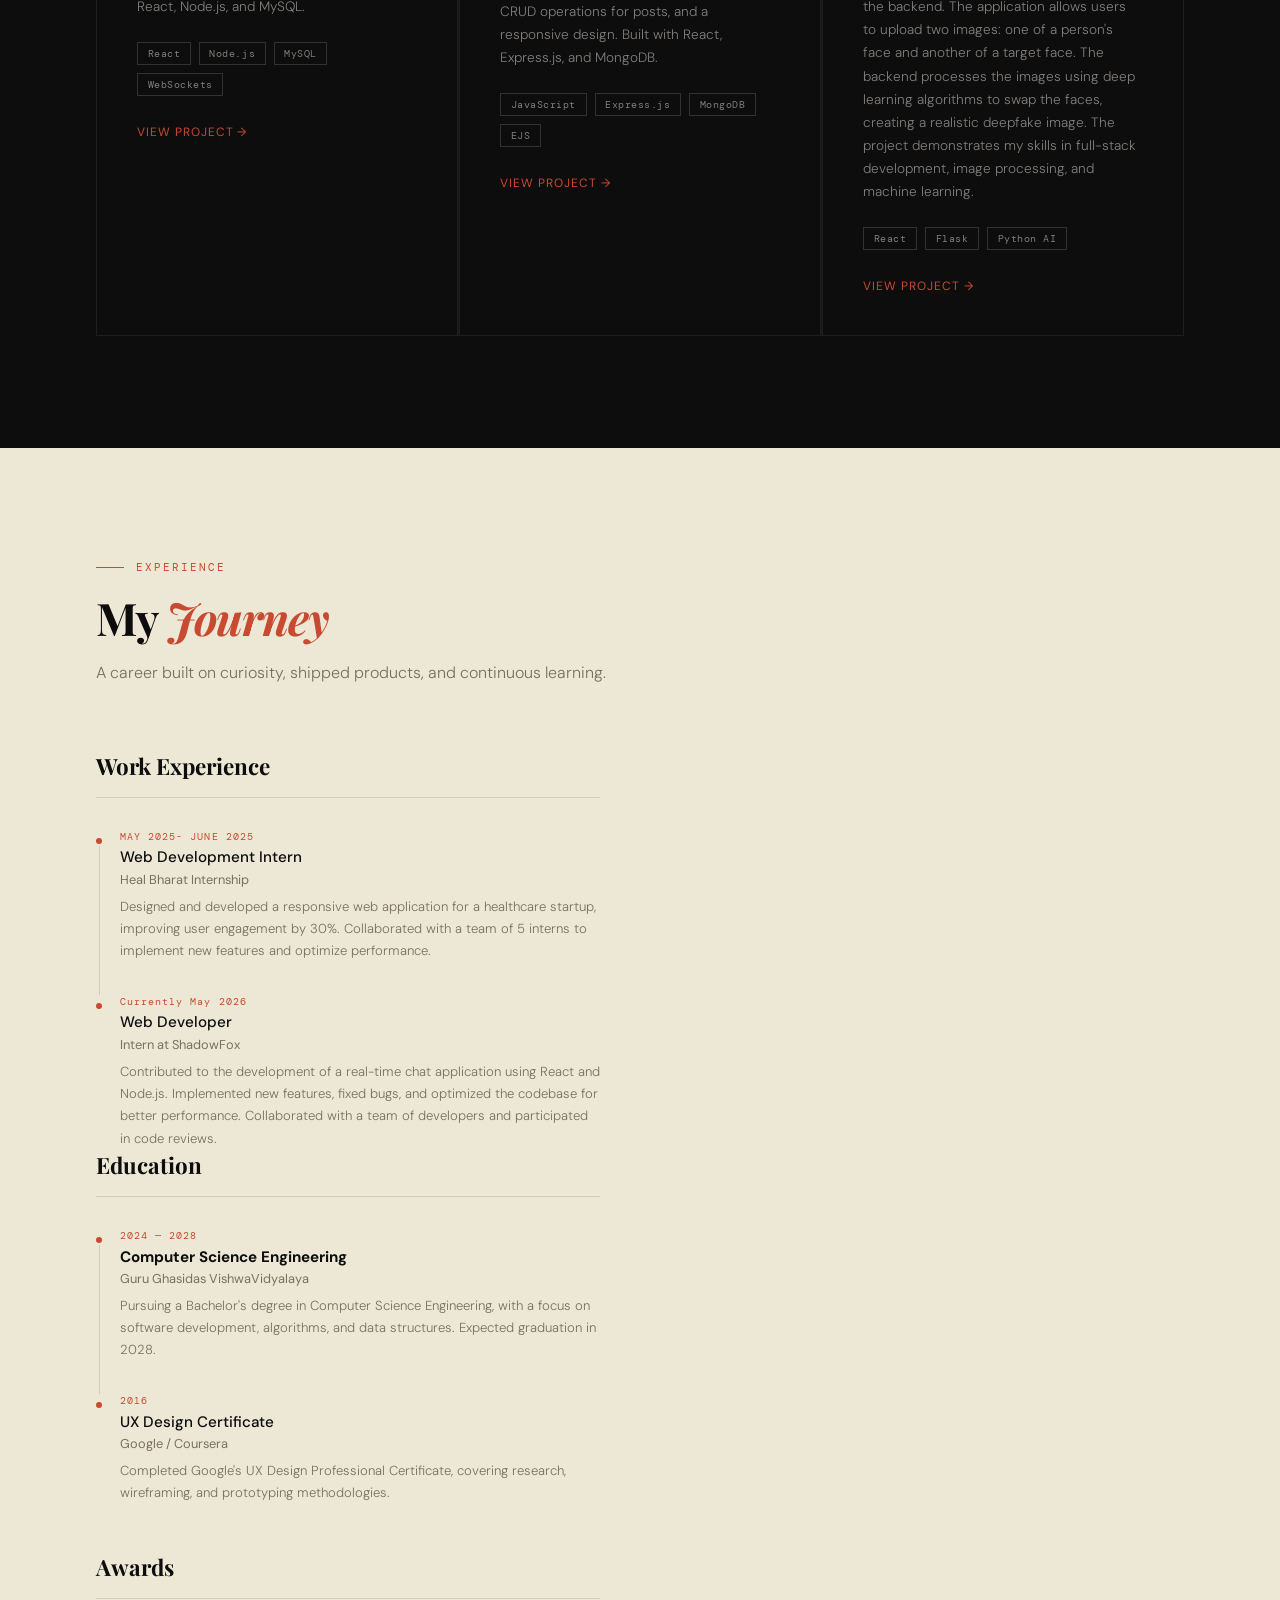
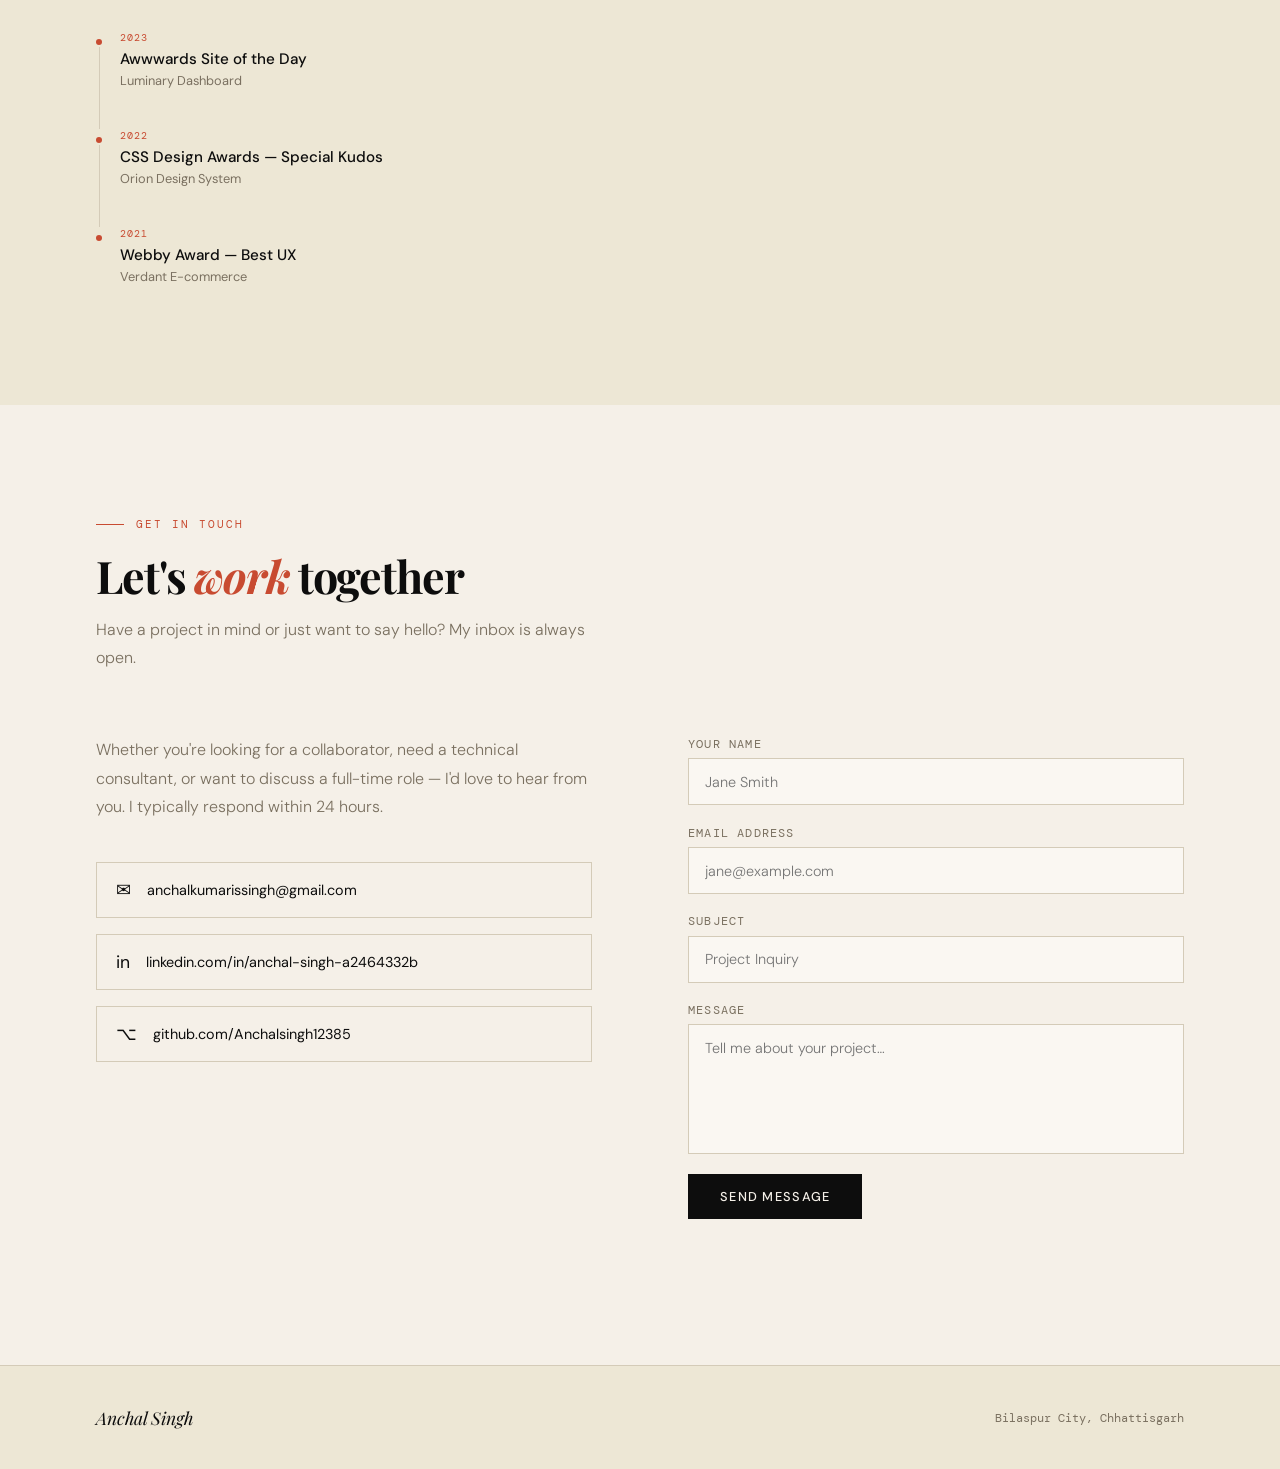
==== commit 4dc1e2b0: "updated" ====
--- a/index.html
+++ b/index.html
@@ -360,18 +360,16 @@
           hours.
         </p>
         <div class="contact-links">
-          <a href="mailto:alex@alexmorgan.dev" class="contact-link">
-            <span class="contact-link-icon">✉</span> alex@alexmorgan.dev
+          <a href="mailto:anchalkumarissingh@gmail.com" class="contact-link">
+            <span class="contact-link-icon">✉</span> anchalkumarissingh@gmail.com
           </a>
-          <a href="https://linkedin.com" target="_blank" class="contact-link">
-            <span class="contact-link-icon">in</span> linkedin.com/in/alexmorgan
+          <a href="https://linkedin.com/in/anchal-singh-a2464332b" target="_blank" class="contact-link">
+            <span class="contact-link-icon">in</span> linkedin.com/in/anchal-singh-a2464332b
           </a>
-          <a href="https://github.com" target="_blank" class="contact-link">
-            <span class="contact-link-icon">⌥</span> github.com/alexmorgan
+          <a href="https://github.com/Anchalsingh12385" target="_blank" class="contact-link">
+            <span class="contact-link-icon">⌥</span> github.com/Anchalsingh12385
           </a>
-          <a href="https://twitter.com" target="_blank" class="contact-link">
-            <span class="contact-link-icon">𝕏</span> @alexmorgandev
-          </a>
+         
         </div>
       </div>
 
@@ -401,9 +399,9 @@
 
   <!-- ── FOOTER ── -->
   <footer>
-    <span class="footer-logo">Alex Morgan</span>
-    <span>Designed &amp; built with care · 2024</span>
-    <span>New York City, USA</span>
+    <span class="footer-logo">Anchal Singh</span>
+    
+    <span>Bilaspur City, Chhattisgarh</span>
   </footer>
 
   <script src="script.js"></script>
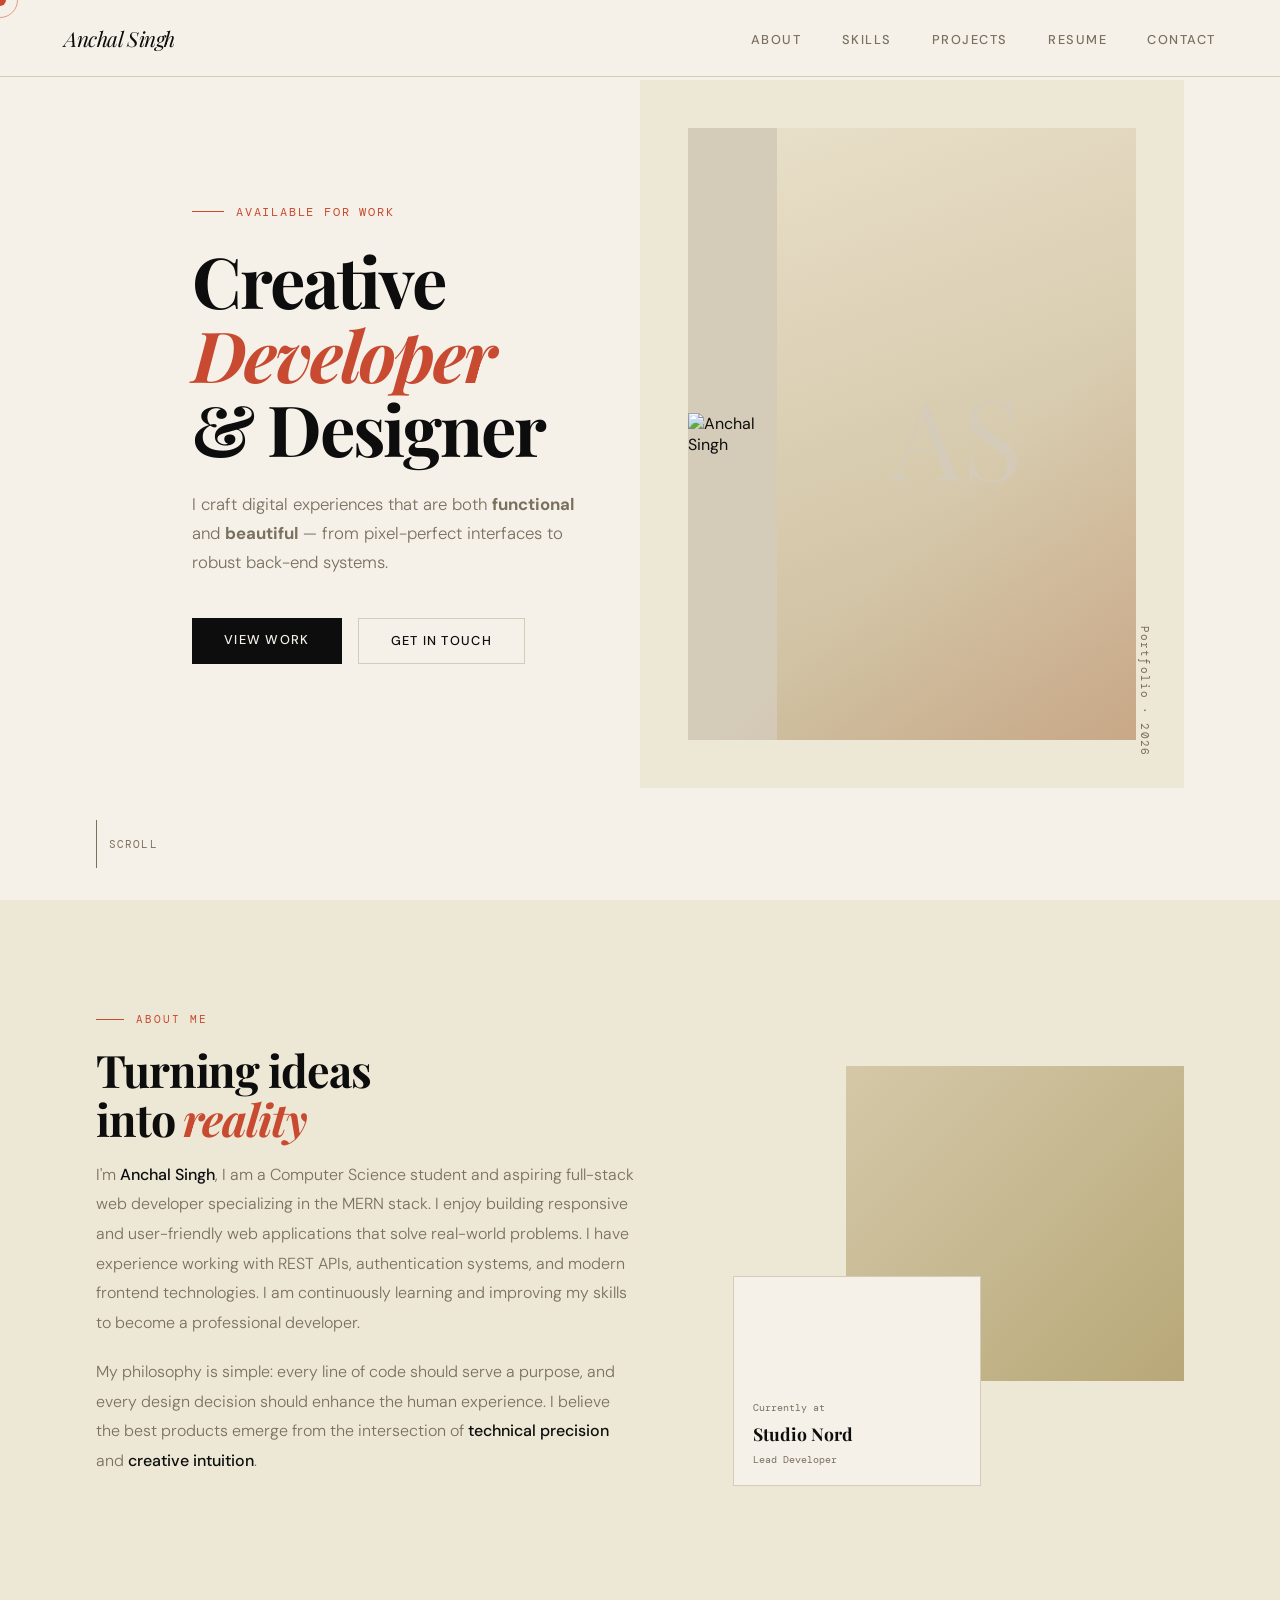
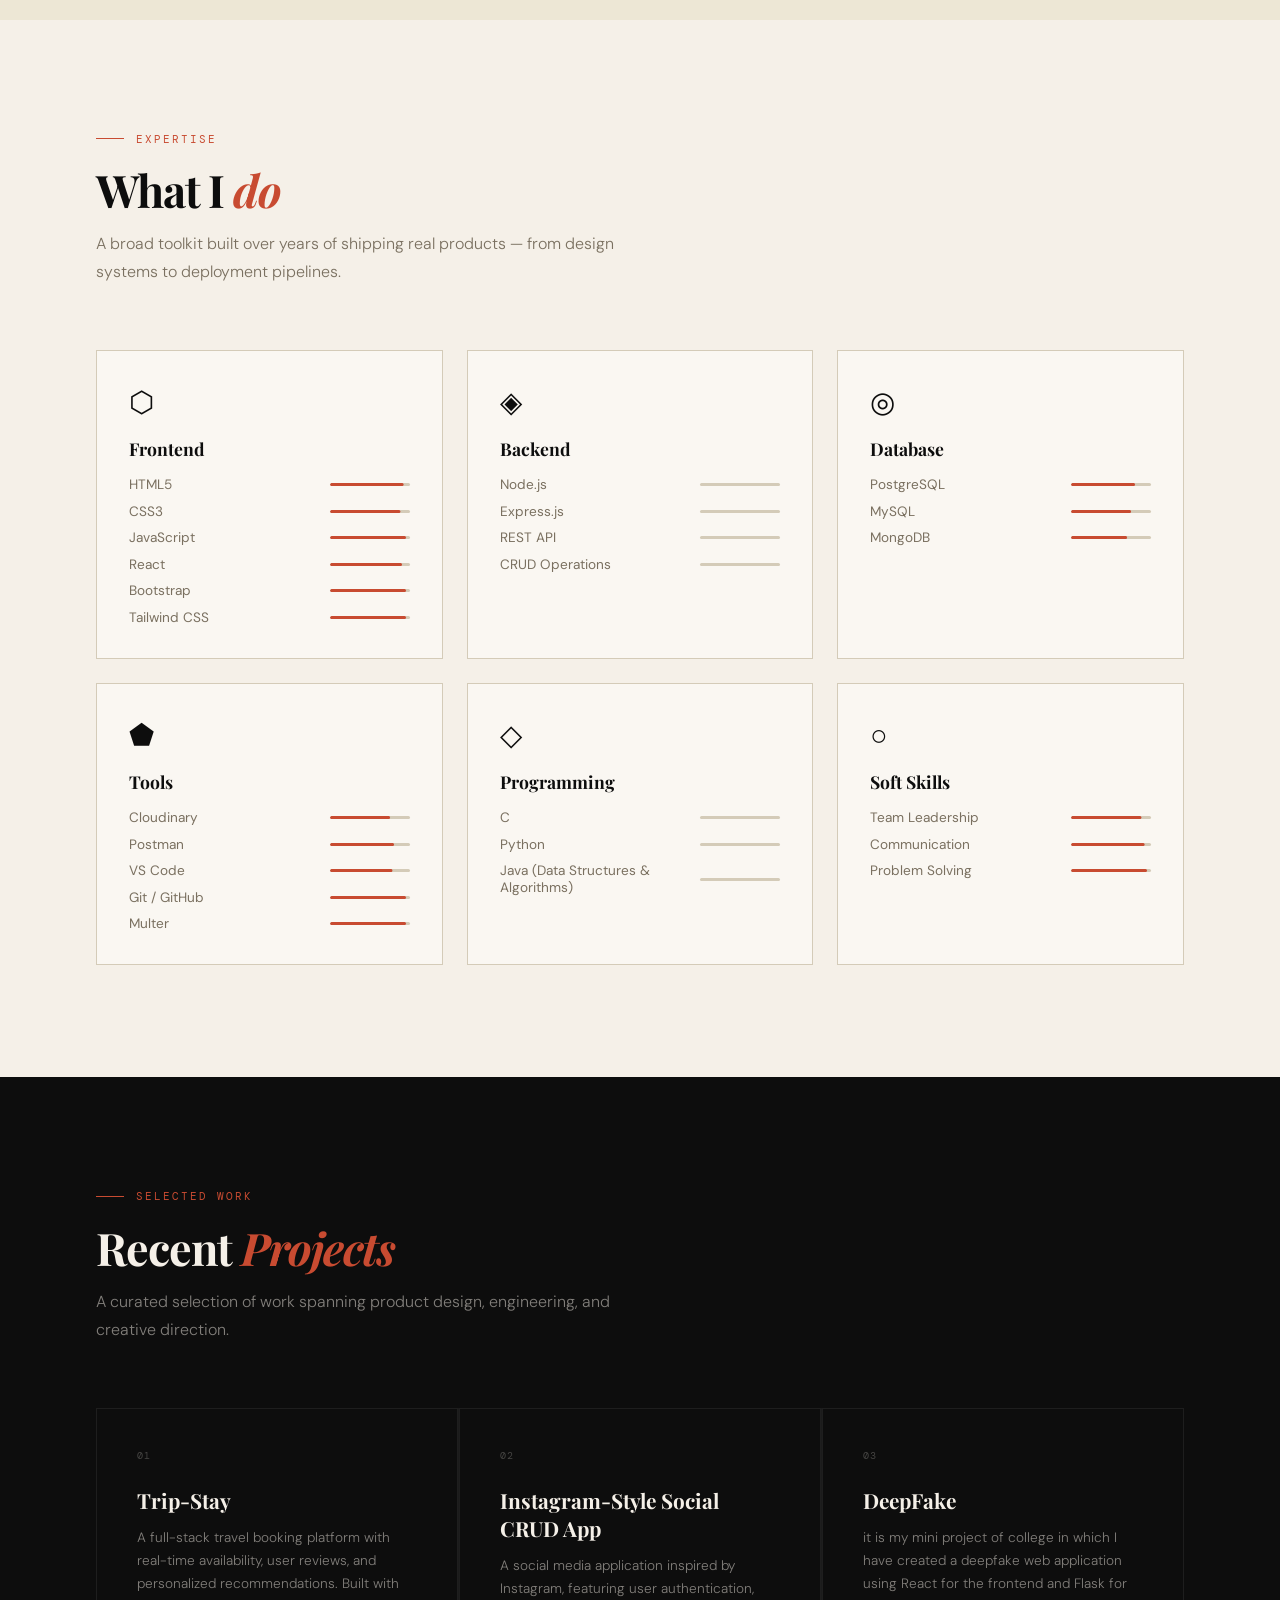
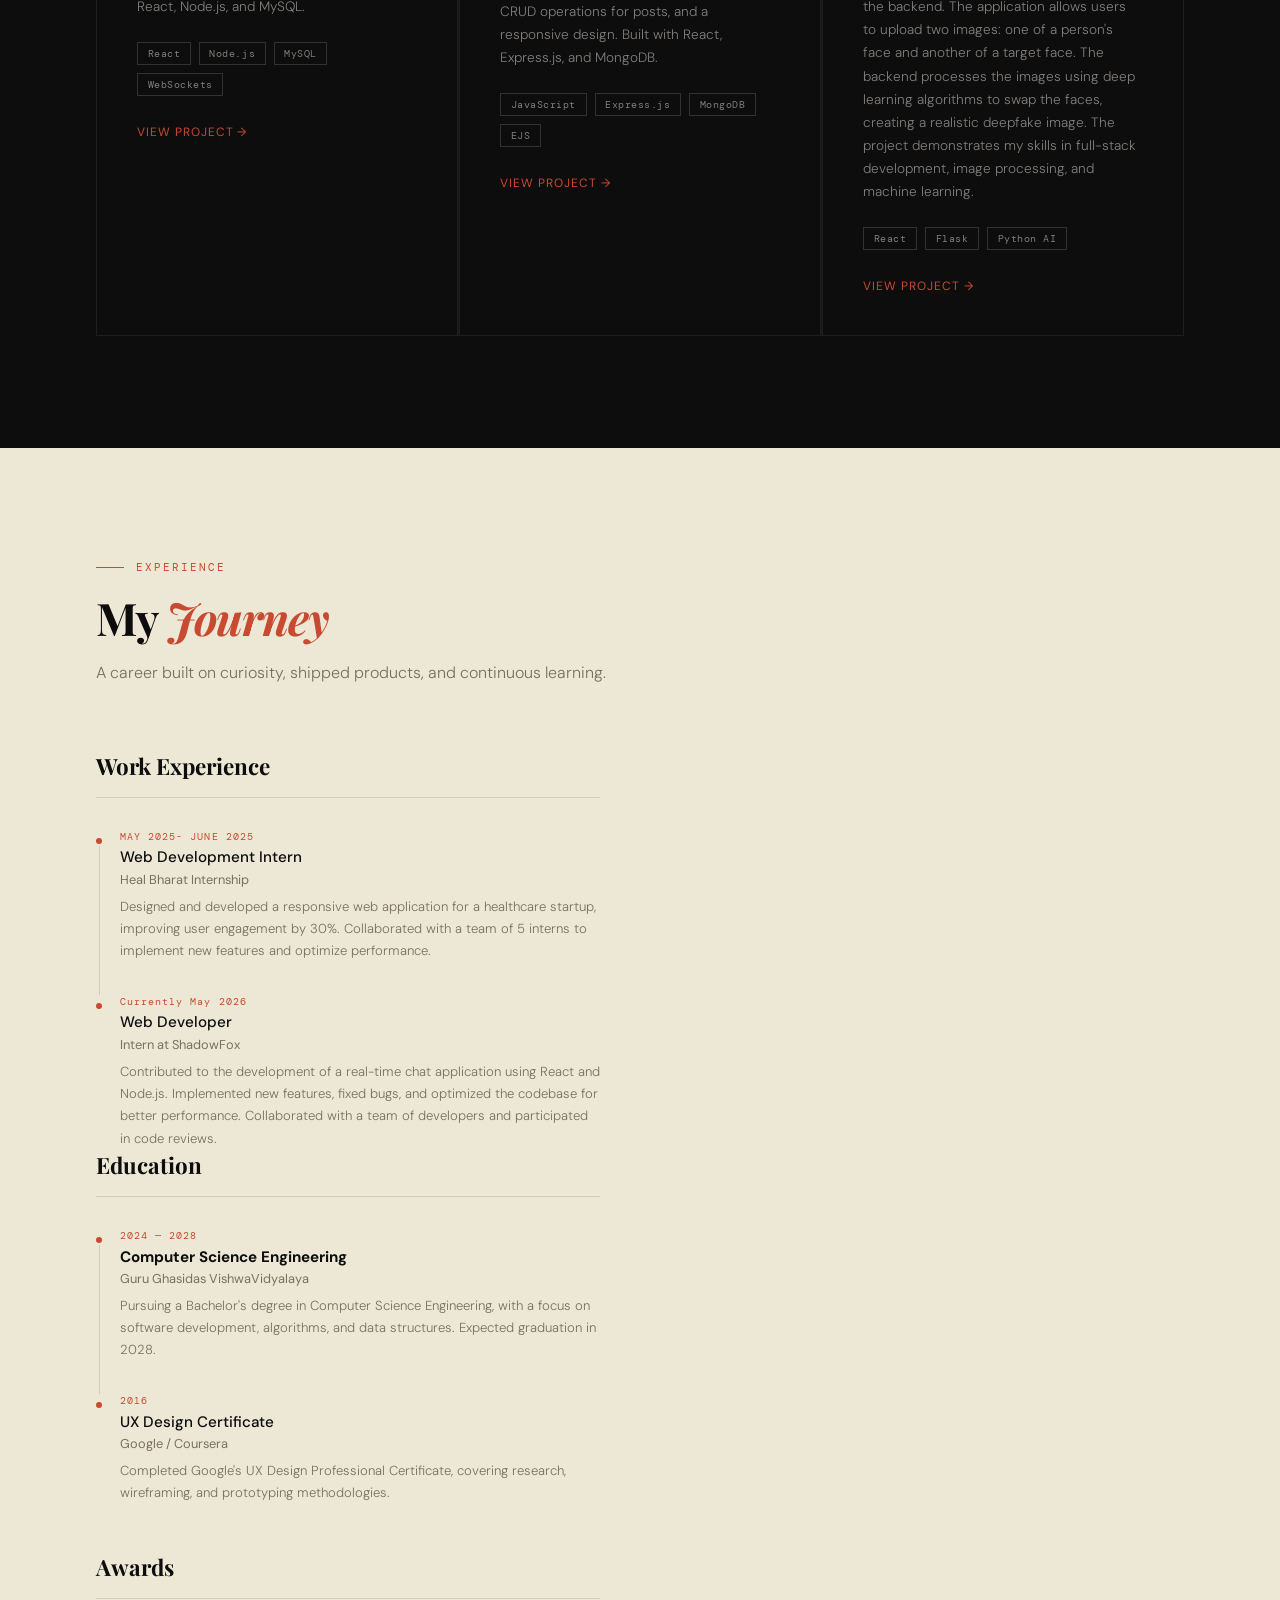
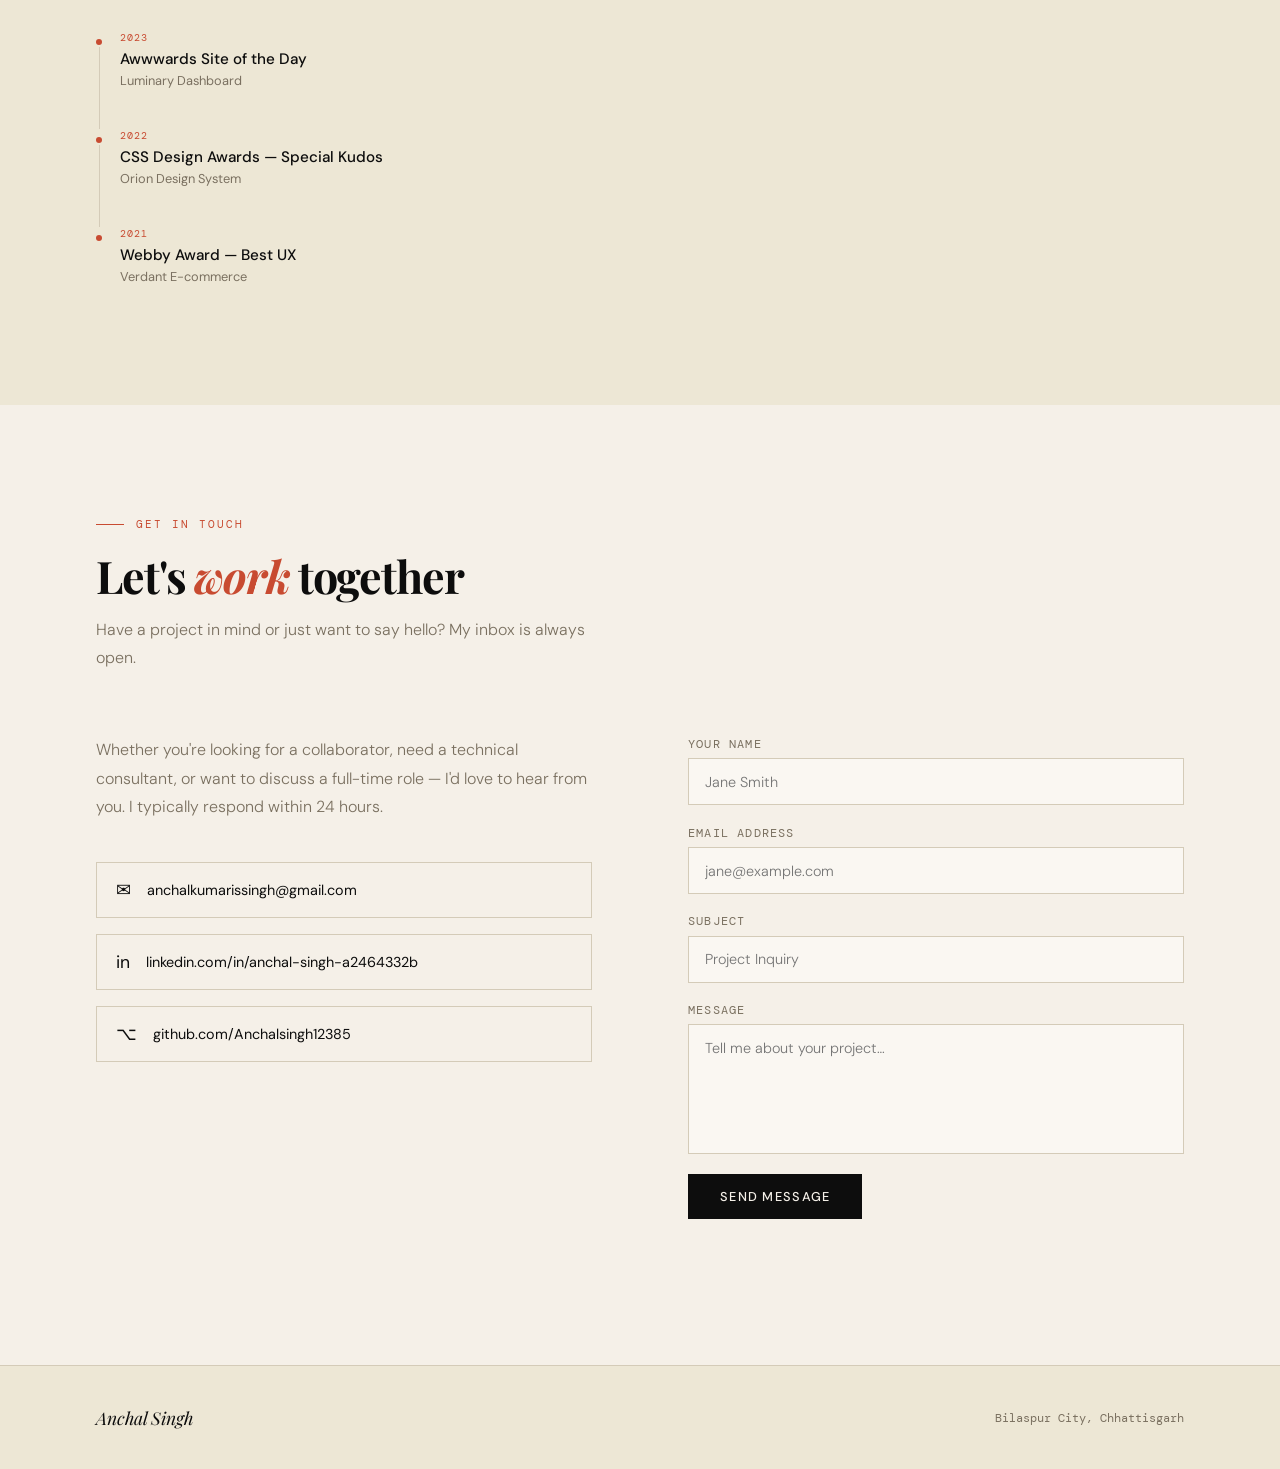
==== commit 4b8a2c42: "updated" ====
--- a/index.html
+++ b/index.html
@@ -55,9 +55,10 @@
 
     <div class="hero-right">
       <div class="hero-photo-frame">
+        <img src="https://i.ibb.co/2sZz8nL/IMG-20240917-173644.jpg" alt="Anchal Singh" class="hero-photo" />
         <div class="avatar-placeholder">AS</div>
       </div>
-      <div class="hero-decoration">Portfolio · 2024</div>
+      <div class="hero-decoration">Portfolio · 2026</div>
     </div>
 
     <div class="scroll-hint">
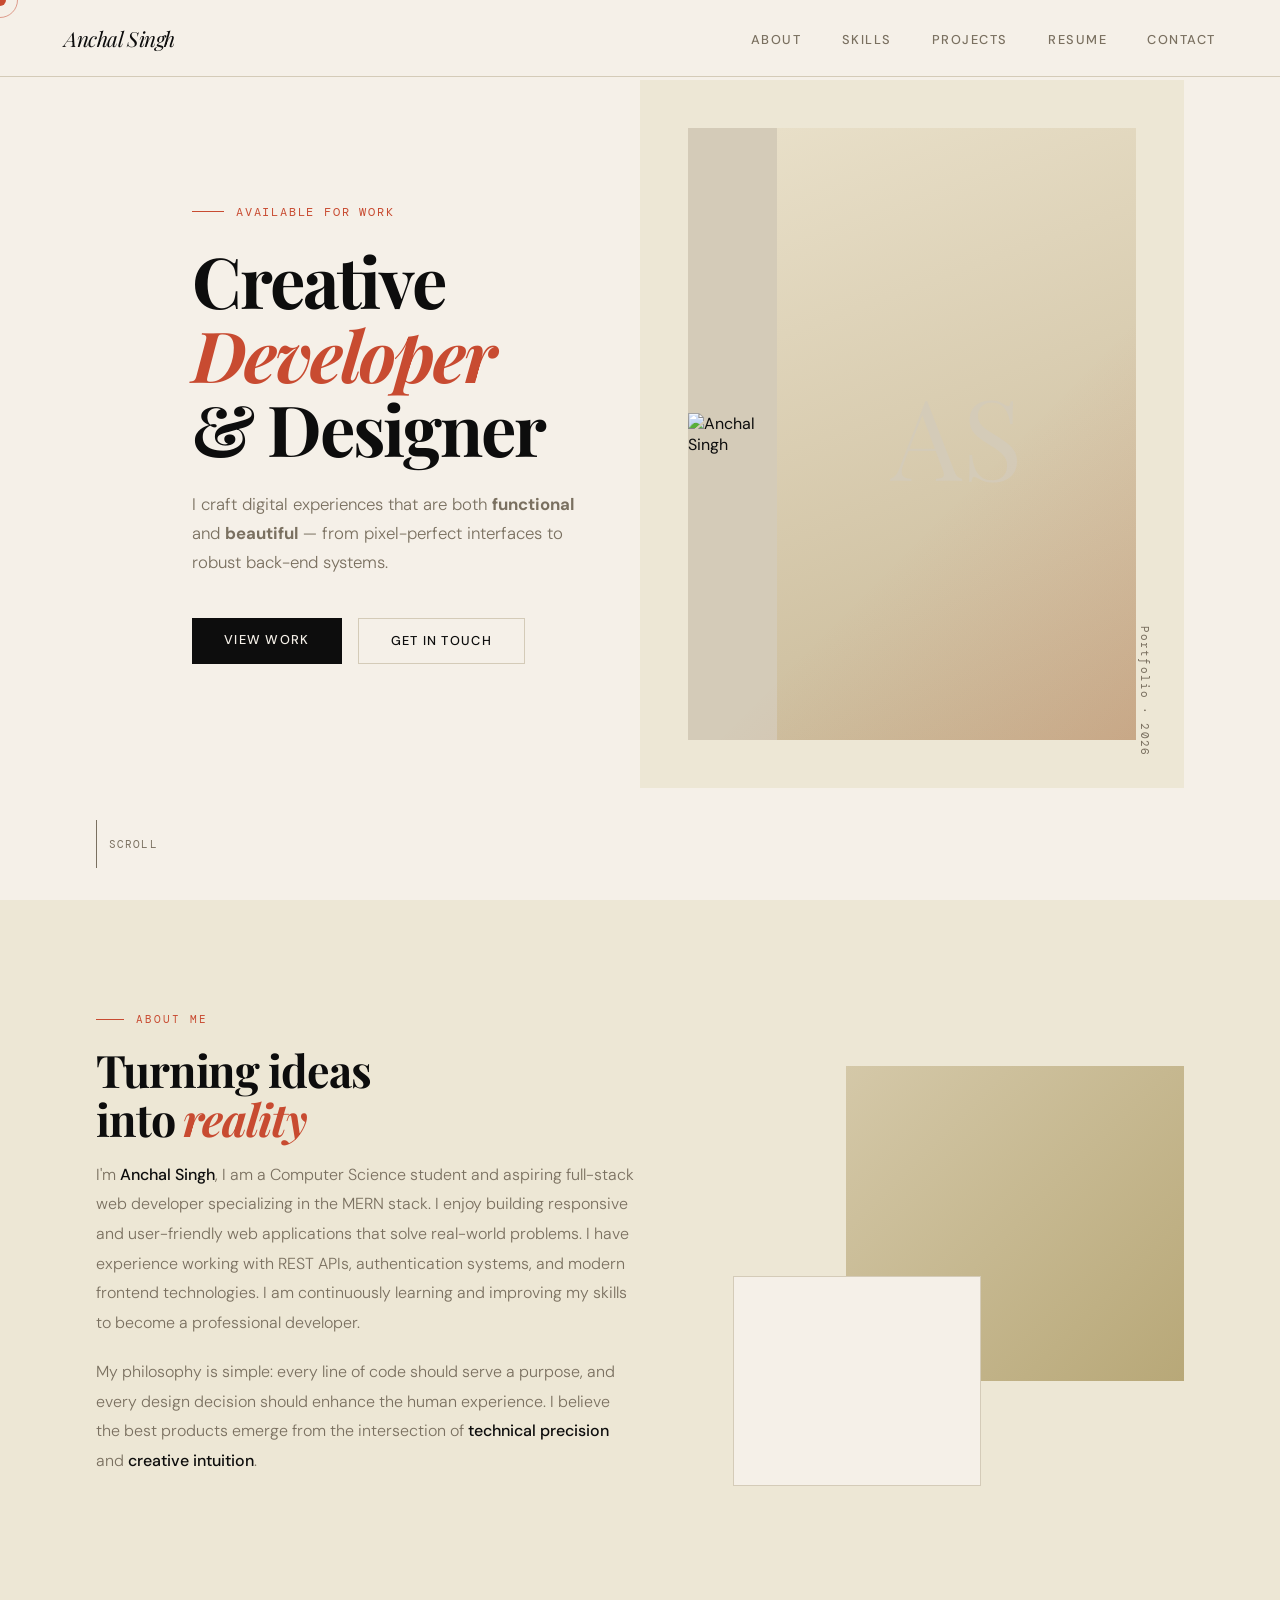
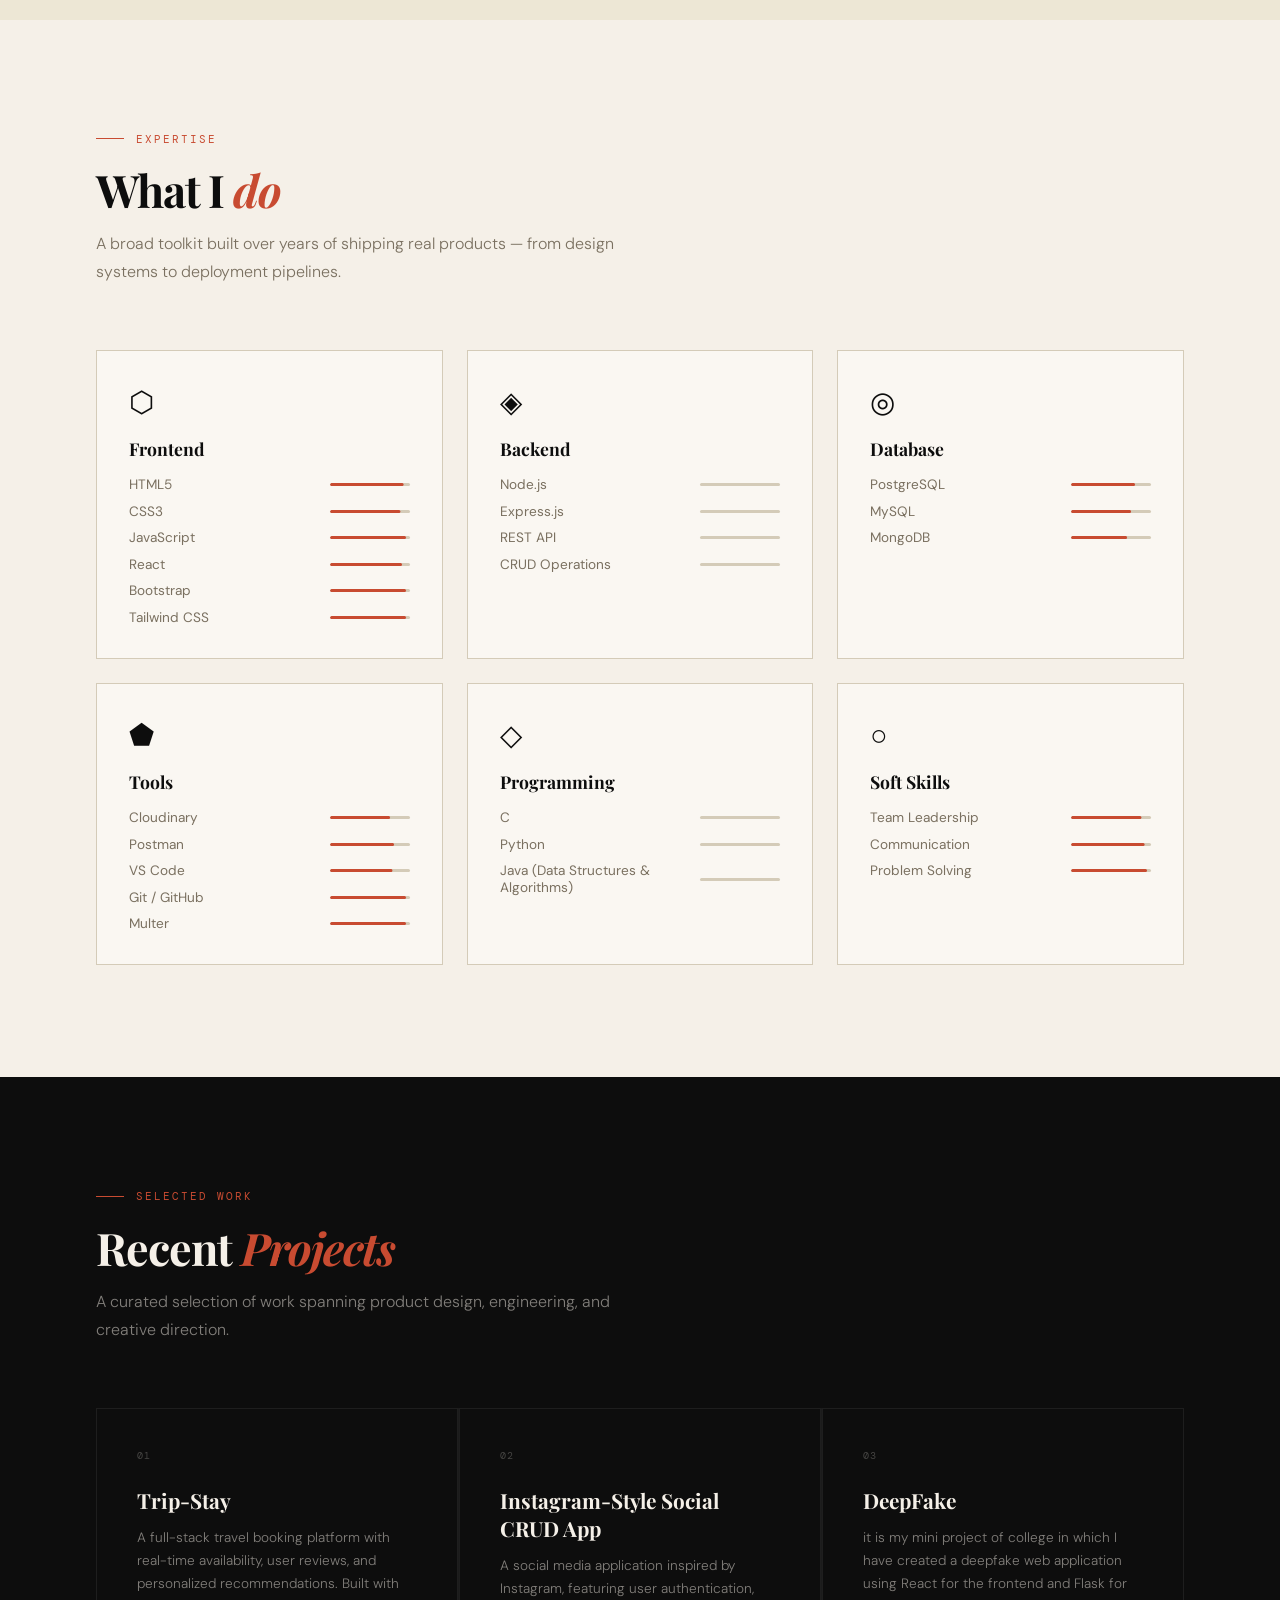
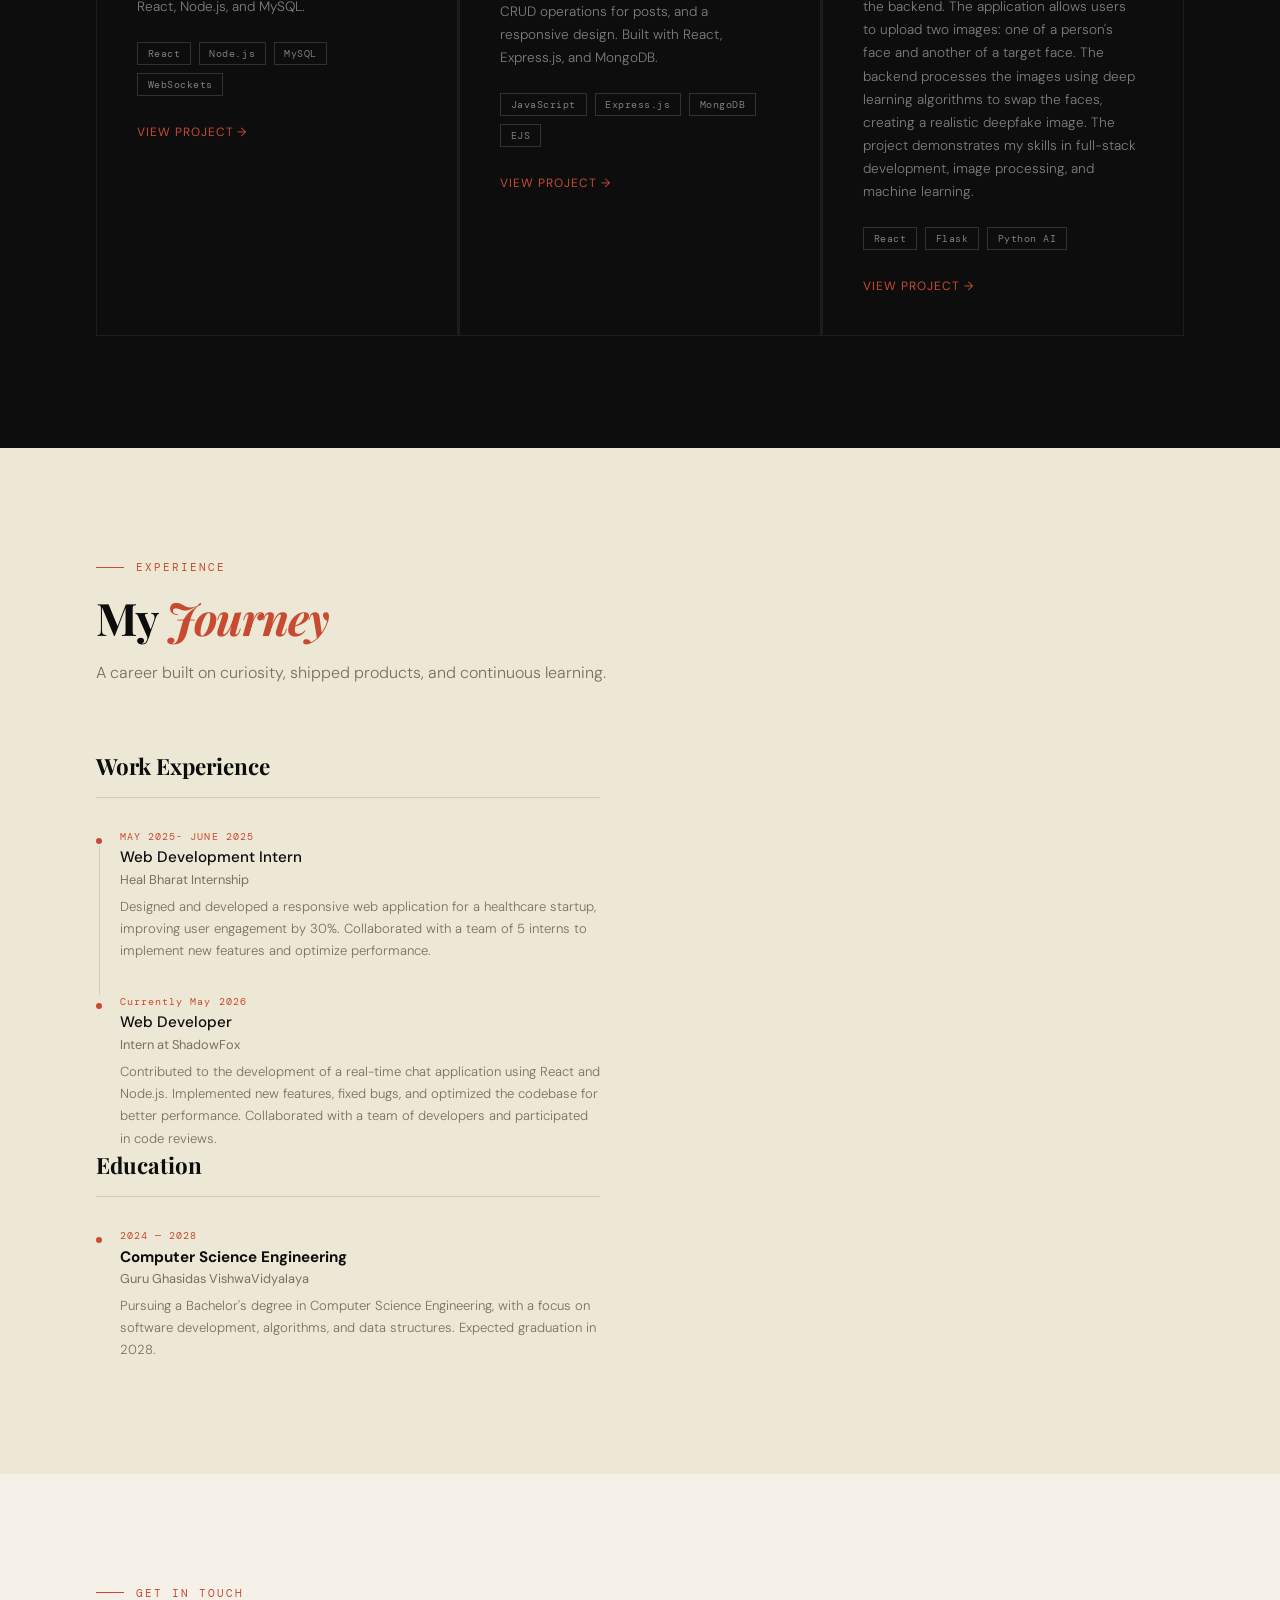
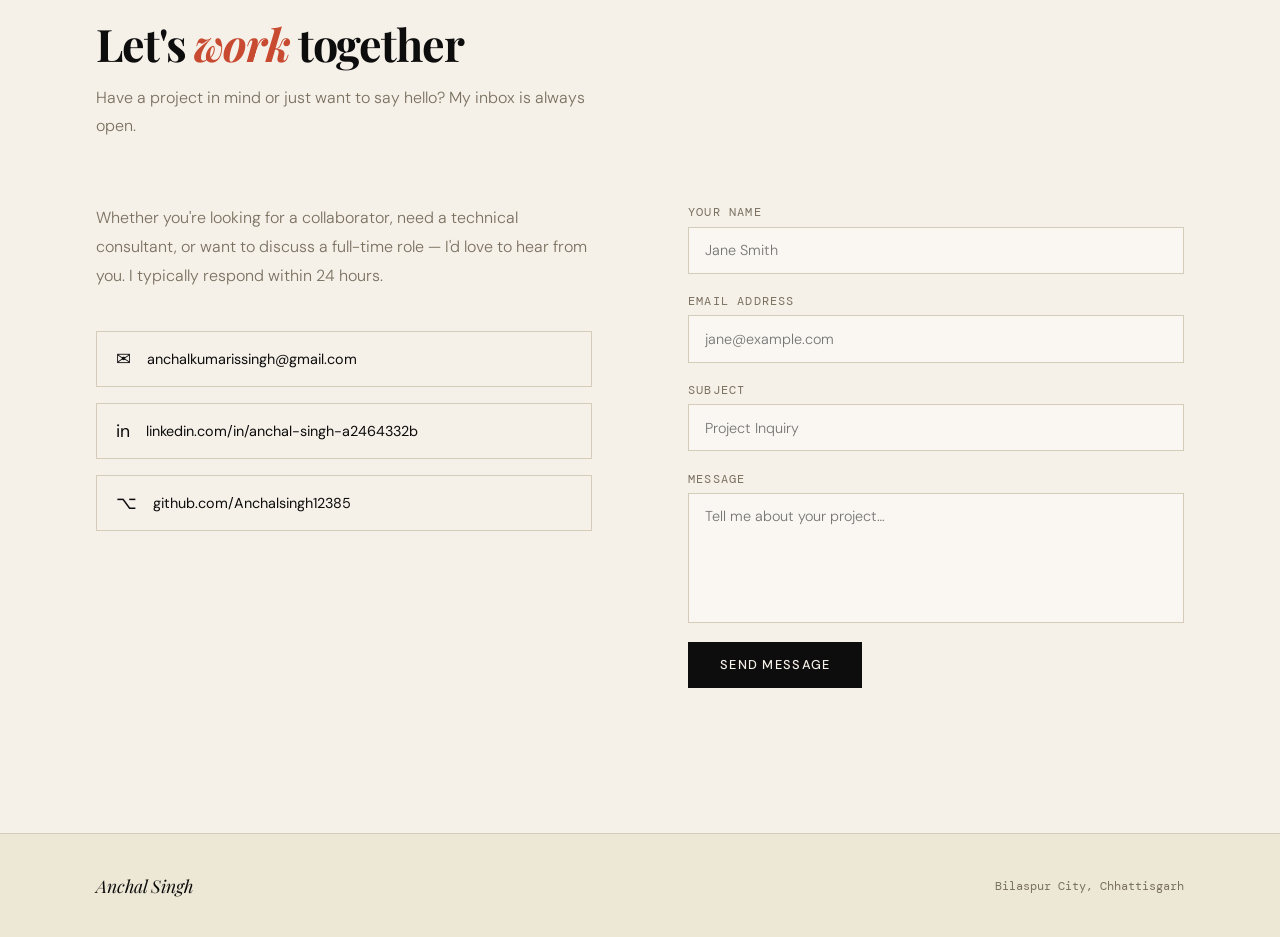
==== commit cfa620ac: "updated" ====
--- a/index.html
+++ b/index.html
@@ -55,7 +55,7 @@
 
     <div class="hero-right">
       <div class="hero-photo-frame">
-        <img src="https://i.ibb.co/2sZz8nL/IMG-20240917-173644.jpg" alt="Anchal Singh" class="hero-photo" />
+        <img src="c:\Users\anchal kumari\OneDrive\Pictures\WhatsApp Image.jpeg" alt="Anchal Singh" class="hero-photo" />
         <div class="avatar-placeholder">AS</div>
       </div>
       <div class="hero-decoration">Portfolio · 2026</div>
@@ -96,9 +96,7 @@
       <div class="about-image-stack">
         <div class="img-card img-card-1"></div>
         <div class="img-card img-card-2">
-          <span>Currently at</span>
-          <strong>Studio Nord</strong>
-          <span>Lead Developer</span>
+         
         </div>
       </div>
 
@@ -310,34 +308,10 @@
                 Pursuing a Bachelor's degree in Computer Science Engineering, with a focus on software development, algorithms, and data structures. Expected graduation in 2028.
             </p>
           </div>
-          <div class="timeline-item reveal reveal-delay-1">
-            <div class="t-date">2016</div>
-            <div class="t-title">UX Design Certificate</div>
-            <div class="t-org">Google / Coursera</div>
-            <p class="t-desc">
-              Completed Google's UX Design Professional Certificate, covering research,
-              wireframing, and prototyping methodologies.
-            </p>
-          </div>
-        </div>
-
-        <h3 style="margin-top: 3rem;">Awards</h3>
-        <div class="timeline">
-          <div class="timeline-item reveal">
-            <div class="t-date">2023</div>
-            <div class="t-title">Awwwards Site of the Day</div>
-            <div class="t-org">Luminary Dashboard</div>
-          </div>
-          <div class="timeline-item reveal reveal-delay-1">
-            <div class="t-date">2022</div>
-            <div class="t-title">CSS Design Awards — Special Kudos</div>
-            <div class="t-org">Orion Design System</div>
-          </div>
-          <div class="timeline-item reveal reveal-delay-2">
-            <div class="t-date">2021</div>
-            <div class="t-title">Webby Award — Best UX</div>
-            <div class="t-org">Verdant E-commerce</div>
-          </div>
+         
+        </div>
+
+        
         </div>
       </div>
 
